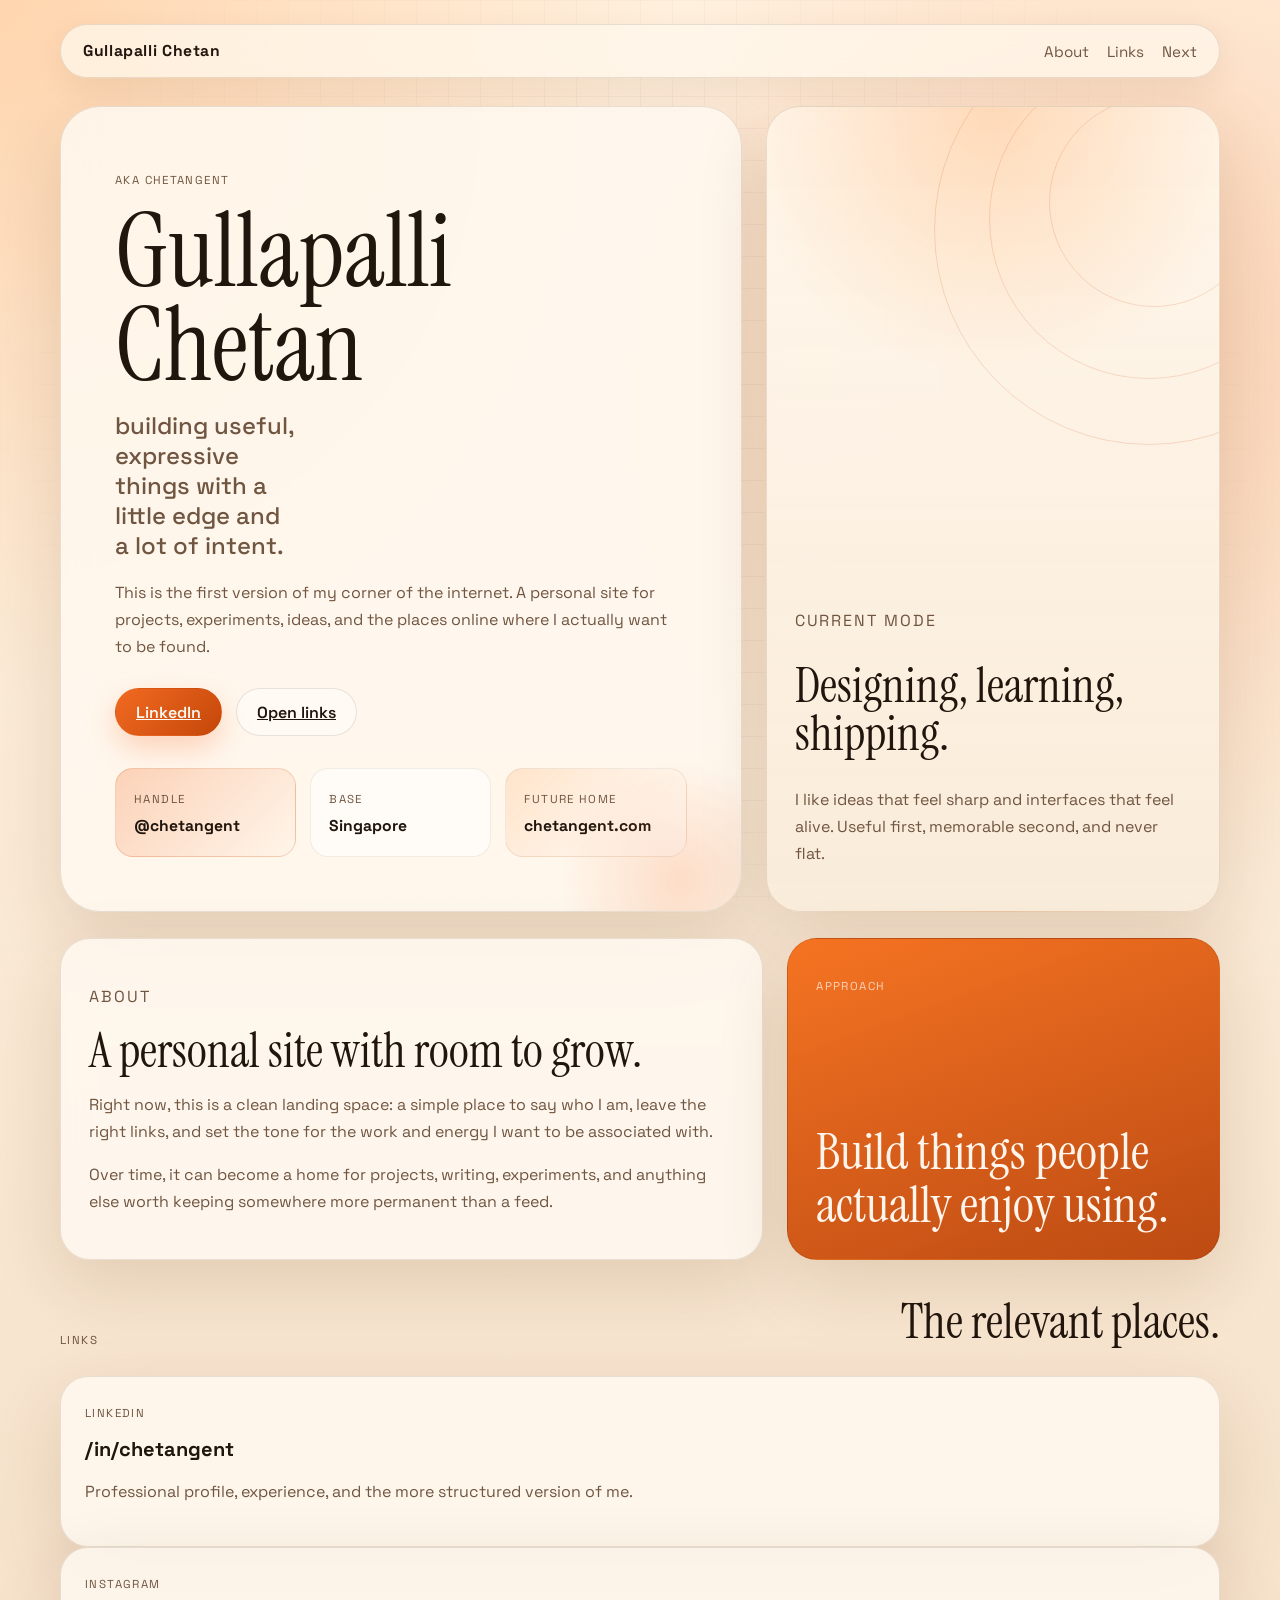
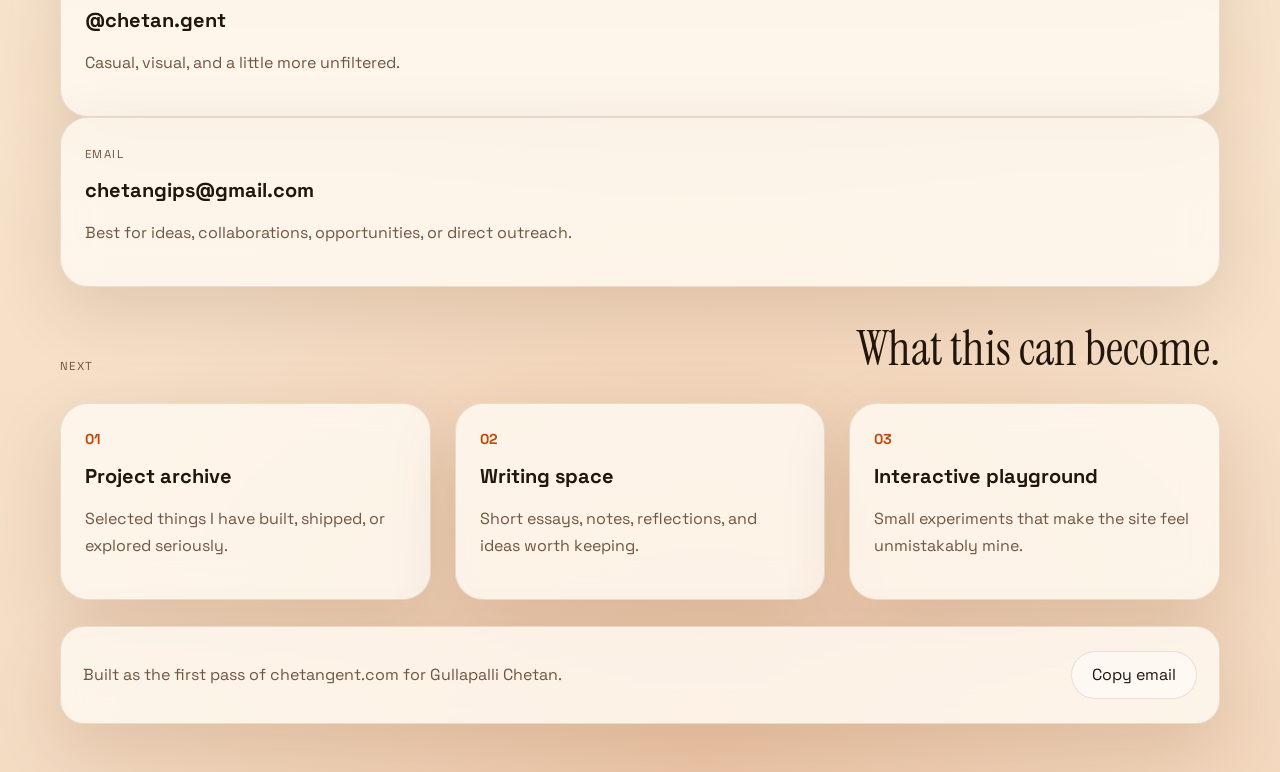
==== index.html @ 6900fa61 "Initial personal site" ====
<!DOCTYPE html>
<html lang="en">
  <head>
    <meta charset="UTF-8" />
    <meta name="viewport" content="width=device-width, initial-scale=1.0" />
    <title>Gullapalli Chetan</title>
    <meta
      name="description"
      content="Personal website of Gullapalli Chetan, also known as chetangent. A digital home for ideas, work, experiments, and useful links."
    />
    <link rel="preconnect" href="https://fonts.googleapis.com" />
    <link rel="preconnect" href="https://fonts.gstatic.com" crossorigin />
    <link
      href="https://fonts.googleapis.com/css2?family=Instrument+Serif:ital@0;1&family=Space+Grotesk:wght@400;500;700&display=swap"
      rel="stylesheet"
    />
    <link rel="stylesheet" href="./src/styles.css" />
  </head>
  <body>
    <div class="site-shell">
      <header class="topbar">
        <a class="wordmark" href="#home">Gullapalli Chetan</a>
        <nav class="topnav" aria-label="Primary">
          <a href="#about">About</a>
          <a href="#links">Links</a>
          <a href="#next">Next</a>
        </nav>
      </header>

      <main id="home">
        <section class="hero">
          <div class="hero-copy">
            <p class="eyebrow">aka chetangent</p>
            <h1>
              Gullapalli Chetan
              <span>building useful, expressive things with a little edge and a lot of intent.</span>
            </h1>
            <p class="hero-text">
              This is the first version of my corner of the internet. A personal
              site for projects, experiments, ideas, and the places online where I
              actually want to be found.
            </p>
            <div class="hero-actions">
              <a class="button button-primary" href="https://www.linkedin.com/in/chetangent/" target="_blank" rel="noreferrer">LinkedIn</a>
              <a class="button button-secondary" href="#links">Open links</a>
            </div>
            <div class="signal-row">
              <div class="signal-card accent-strong">
                <span class="signal-label">Handle</span>
                <strong>@chetangent</strong>
              </div>
              <div class="signal-card">
                <span class="signal-label">Base</span>
                <strong>Singapore</strong>
              </div>
              <div class="signal-card accent">
                <span class="signal-label">Future home</span>
                <strong>chetangent.com</strong>
              </div>
            </div>
          </div>

          <aside class="hero-panel">
            <div class="panel-orbit">
              <span></span>
              <span></span>
              <span></span>
            </div>
            <div class="panel-content">
              <p class="panel-kicker">Current mode</p>
              <h2>Designing, learning, shipping.</h2>
              <p>
                I like ideas that feel sharp and interfaces that feel alive.
                Useful first, memorable second, and never flat.
              </p>
            </div>
          </aside>
        </section>

        <section class="story-grid" id="about">
          <article class="card narrative-card">
            <p class="section-tag">About</p>
            <h2>A personal site with room to grow.</h2>
            <p>
              Right now, this is a clean landing space: a simple place to say who
              I am, leave the right links, and set the tone for the work and energy
              I want to be associated with.
            </p>
            <p>
              Over time, it can become a home for projects, writing, experiments,
              and anything else worth keeping somewhere more permanent than a feed.
            </p>
          </article>

          <article class="card quote-card">
            <p class="section-tag">Approach</p>
            <blockquote>
              Build things people actually enjoy using.
            </blockquote>
          </article>
        </section>

        <section class="links-section" id="links">
          <div class="section-heading">
            <p class="section-tag">Links</p>
            <h2>The relevant places.</h2>
          </div>
          <div class="link-grid">
            <a class="link-card" href="https://www.linkedin.com/in/chetangent/" target="_blank" rel="noreferrer">
              <span class="link-type">LinkedIn</span>
              <strong>/in/chetangent</strong>
              <p>Professional profile, experience, and the more structured version of me.</p>
            </a>

            <a class="link-card" href="https://instagram.com/chetan.gent" target="_blank" rel="noreferrer">
              <span class="link-type">Instagram</span>
              <strong>@chetan.gent</strong>
              <p>Casual, visual, and a little more unfiltered.</p>
            </a>

            <a class="link-card" href="mailto:chetangips@gmail.com">
              <span class="link-type">Email</span>
              <strong>chetangips@gmail.com</strong>
              <p>Best for ideas, collaborations, opportunities, or direct outreach.</p>
            </a>
          </div>
        </section>

        <section class="next-section" id="next">
          <div class="section-heading">
            <p class="section-tag">Next</p>
            <h2>What this can become.</h2>
          </div>
          <div class="next-grid">
            <article class="next-card">
              <span>01</span>
              <h3>Project archive</h3>
              <p>Selected things I have built, shipped, or explored seriously.</p>
            </article>
            <article class="next-card">
              <span>02</span>
              <h3>Writing space</h3>
              <p>Short essays, notes, reflections, and ideas worth keeping.</p>
            </article>
            <article class="next-card">
              <span>03</span>
              <h3>Interactive playground</h3>
              <p>Small experiments that make the site feel unmistakably mine.</p>
            </article>
          </div>
        </section>
      </main>

      <footer class="footer">
        <p>Built as the first pass of chetangent.com for Gullapalli Chetan.</p>
        <button class="footer-link" id="copy-email" type="button">Copy email</button>
      </footer>
    </div>

    <script src="./src/script.js"></script>
  </body>
</html>
---- src/styles.css ----
:root {
  --bg: #f8e6d0;
  --bg-soft: rgba(255, 247, 236, 0.72);
  --surface: rgba(255, 249, 241, 0.84);
  --surface-strong: rgba(255, 248, 238, 0.96);
  --text: #21160d;
  --muted: #705541;
  --line: rgba(82, 43, 10, 0.12);
  --accent: #f26a21;
  --accent-bright: #ff8d2f;
  --accent-deep: #c44709;
  --accent-glow: rgba(242, 106, 33, 0.18);
  --olive: #5f5b2e;
  --shadow: 0 24px 70px rgba(92, 45, 6, 0.14);
  --radius-xl: 32px;
  --radius-lg: 24px;
  --radius-md: 18px;
}

* {
  box-sizing: border-box;
}

html {
  scroll-behavior: smooth;
}

body {
  margin: 0;
  min-height: 100vh;
  font-family: "Space Grotesk", sans-serif;
  color: var(--text);
  background:
    radial-gradient(circle at top left, rgba(255, 141, 47, 0.28), transparent 26%),
    radial-gradient(circle at 88% 14%, rgba(242, 106, 33, 0.22), transparent 24%),
    radial-gradient(circle at 55% 100%, rgba(196, 71, 9, 0.14), transparent 28%),
    linear-gradient(180deg, #fff1df 0%, var(--bg) 52%, #f4dcc3 100%);
}

body::before {
  content: "";
  position: fixed;
  inset: 0;
  pointer-events: none;
  background-image:
    linear-gradient(rgba(48, 24, 7, 0.03) 1px, transparent 1px),
    linear-gradient(90deg, rgba(48, 24, 7, 0.03) 1px, transparent 1px);
  background-size: 32px 32px;
  mask-image: radial-gradient(circle at center, black 45%, transparent 85%);
}

img {
  max-width: 100%;
}

.site-shell {
  width: min(1160px, calc(100% - 32px));
  margin: 0 auto;
  padding: 24px 0 48px;
}

.topbar {
  display: flex;
  align-items: center;
  justify-content: space-between;
  gap: 20px;
  margin-bottom: 28px;
  padding: 16px 22px;
  border: 1px solid var(--line);
  border-radius: 999px;
  background: rgba(255, 248, 238, 0.72);
  backdrop-filter: blur(18px);
  box-shadow: 0 10px 30px rgba(89, 45, 8, 0.08);
  position: sticky;
  top: 18px;
  z-index: 10;
}

.wordmark,
.topnav a,
.footer-link {
  color: inherit;
  text-decoration: none;
}

.wordmark {
  font-size: 0.98rem;
  font-weight: 700;
  letter-spacing: 0.04em;
}

.topnav {
  display: flex;
  gap: 18px;
  flex-wrap: wrap;
}

.topnav a {
  color: var(--muted);
  font-size: 0.95rem;
}

.hero {
  display: grid;
  grid-template-columns: minmax(0, 1.35fr) minmax(280px, 0.9fr);
  gap: 24px;
  align-items: stretch;
  margin-bottom: 26px;
}

.hero-copy,
.hero-panel,
.card,
.link-card,
.next-card,
.footer {
  border: 1px solid var(--line);
  background: var(--surface);
  backdrop-filter: blur(16px);
  box-shadow: var(--shadow);
}

.hero-copy {
  padding: clamp(28px, 5vw, 54px);
  border-radius: 40px;
  position: relative;
  overflow: hidden;
}

.hero-copy::after {
  content: "";
  position: absolute;
  width: 240px;
  height: 240px;
  right: -60px;
  bottom: -90px;
  border-radius: 999px;
  background: radial-gradient(circle, var(--accent-glow) 0%, rgba(242, 106, 33, 0) 72%);
}

.eyebrow,
.section-tag,
.signal-label,
.panel-kicker,
.link-type {
  text-transform: uppercase;
  letter-spacing: 0.12em;
  font-size: 0.72rem;
  color: var(--muted);
}

.hero h1 {
  margin: 18px 0 18px;
  font-family: "Instrument Serif", serif;
  font-size: clamp(3.4rem, 9vw, 6.4rem);
  line-height: 0.92;
  font-weight: 400;
}

.hero h1 span {
  display: block;
  margin-top: 18px;
  max-width: 12ch;
  font-family: "Space Grotesk", sans-serif;
  font-size: clamp(1.05rem, 2.2vw, 1.5rem);
  line-height: 1.25;
  font-weight: 500;
  color: var(--muted);
}

.hero-text,
.narrative-card p,
.hero-panel p,
.link-card p,
.next-card p,
.footer p {
  color: var(--muted);
  font-size: 1rem;
  line-height: 1.7;
}

.hero-actions {
  display: flex;
  flex-wrap: wrap;
  gap: 14px;
  margin: 28px 0 32px;
}

.button,
.footer-link {
  display: inline-flex;
  align-items: center;
  justify-content: center;
  min-height: 48px;
  padding: 0 20px;
  border-radius: 999px;
  border: 1px solid transparent;
  font-weight: 600;
  transition: transform 180ms ease, background 180ms ease, color 180ms ease, border-color 180ms ease, box-shadow 180ms ease;
}

.button:hover,
.footer-link:hover,
.topnav a:hover,
.wordmark:hover {
  transform: translateY(-1px);
}

.button-primary {
  background: linear-gradient(135deg, var(--accent), var(--accent-deep));
  color: #fff7f0;
  box-shadow: 0 12px 30px rgba(242, 106, 33, 0.26);
}

.button-secondary {
  border-color: rgba(82, 43, 10, 0.12);
  background: rgba(255, 255, 255, 0.42);
  color: var(--text);
}

.signal-row {
  display: grid;
  grid-template-columns: repeat(3, minmax(0, 1fr));
  gap: 14px;
}

.signal-card {
  padding: 18px;
  border-radius: var(--radius-md);
  background: rgba(255, 255, 255, 0.56);
  border: 1px solid rgba(82, 43, 10, 0.08);
}

.signal-card strong {
  display: block;
  margin-top: 8px;
  font-size: 0.98rem;
  line-height: 1.4;
}

.signal-card.accent {
  background: linear-gradient(135deg, rgba(255, 141, 47, 0.18), rgba(255, 255, 255, 0.7));
}

.signal-card.accent-strong {
  background: linear-gradient(135deg, rgba(242, 106, 33, 0.26), rgba(255, 244, 233, 0.9));
  border-color: rgba(196, 71, 9, 0.18);
}

.hero-panel {
  position: relative;
  overflow: hidden;
  border-radius: 34px;
  padding: 28px;
  min-height: 100%;
  background:
    radial-gradient(circle at top, rgba(255, 141, 47, 0.28), transparent 32%),
    linear-gradient(180deg, rgba(255, 248, 238, 0.96), rgba(249, 236, 218, 0.9));
}

.panel-orbit {
  position: absolute;
  inset: 0;
  pointer-events: none;
}

.panel-orbit span {
  position: absolute;
  border: 1px solid rgba(196, 71, 9, 0.16);
  border-radius: 999px;
}

.panel-orbit span:nth-child(1) {
  width: 210px;
  height: 210px;
  right: -40px;
  top: -10px;
}

.panel-orbit span:nth-child(2) {
  width: 320px;
  height: 320px;
  right: -90px;
  top: -48px;
}

.panel-orbit span:nth-child(3) {
  width: 430px;
  height: 430px;
  right: -145px;
  top: -92px;
}

.panel-content {
  position: relative;
  display: flex;
  flex-direction: column;
  justify-content: flex-end;
  min-height: 100%;
}

.panel-content h2,
.section-heading h2,
.narrative-card h2 {
  margin: 12px 0;
  font-family: "Instrument Serif", serif;
  font-size: clamp(2rem, 4vw, 3rem);
  line-height: 1;
  font-weight: 400;
}

.story-grid,
.next-grid {
  display: grid;
  gap: 24px;
  margin-bottom: 26px;
}

.story-grid {
  grid-template-columns: minmax(0, 1.3fr) minmax(280px, 0.8fr);
}

.card {
  border-radius: 30px;
  padding: 28px;
}

.quote-card {
  display: flex;
  flex-direction: column;
  justify-content: space-between;
  background: linear-gradient(160deg, rgba(244, 108, 23, 0.94), rgba(185, 66, 8, 0.95));
  color: #fff5ec;
}

.quote-card .section-tag {
  color: rgba(255, 242, 230, 0.76);
}

.quote-card blockquote {
  margin: 24px 0 0;
  font-family: "Instrument Serif", serif;
  font-size: clamp(2rem, 4vw, 3.2rem);
  line-height: 1.04;
}

.links-section,
.next-section {
  margin-bottom: 26px;
}

.section-heading {
  display: flex;
  align-items: end;
  justify-content: space-between;
  gap: 20px;
  margin-bottom: 18px;
}

.link-grid,
.next-grid {
  grid-template-columns: repeat(3, minmax(0, 1fr));
}

.link-card,
.next-card {
  display: block;
  padding: 24px;
  border-radius: 28px;
  color: inherit;
  text-decoration: none;
  transition: transform 180ms ease, border-color 180ms ease, background 180ms ease, box-shadow 180ms ease;
}

.link-card:hover,
.next-card:hover {
  transform: translateY(-4px);
  border-color: rgba(196, 71, 9, 0.26);
  background: var(--surface-strong);
  box-shadow: 0 20px 40px rgba(196, 71, 9, 0.12);
}

.link-card strong,
.next-card h3 {
  display: block;
  margin: 14px 0 12px;
  font-size: 1.25rem;
}

.next-card span {
  color: var(--accent-deep);
  font-size: 0.9rem;
  font-weight: 700;
}

.footer {
  display: flex;
  align-items: center;
  justify-content: space-between;
  gap: 16px;
  padding: 18px 22px;
  border-radius: 24px;
}

.footer-link {
  border: 1px solid var(--line);
  background: rgba(255, 255, 255, 0.46);
  cursor: pointer;
  font: inherit;
}

.footer-link.copied {
  background: rgba(242, 106, 33, 0.12);
  border-color: rgba(196, 71, 9, 0.24);
}

@media (max-width: 980px) {
  .hero,
  .story-grid,
  .link-grid,
  .next-grid,
  .signal-row {
    grid-template-columns: 1fr;
  }

  .hero h1 span {
    max-width: none;
  }

  .section-heading,
  .footer,
  .topbar {
    align-items: start;
    flex-direction: column;
  }
}

@media (max-width: 640px) {
  .site-shell {
    width: min(100% - 18px, 100%);
    padding-top: 14px;
  }

  .topbar {
    border-radius: 26px;
    padding: 16px;
    position: static;
  }

  .hero-copy,
  .hero-panel,
  .card,
  .link-card,
  .next-card {
    border-radius: 24px;
    padding: 22px;
  }

  .hero h1 {
    font-size: clamp(2.8rem, 15vw, 4.4rem);
  }
}
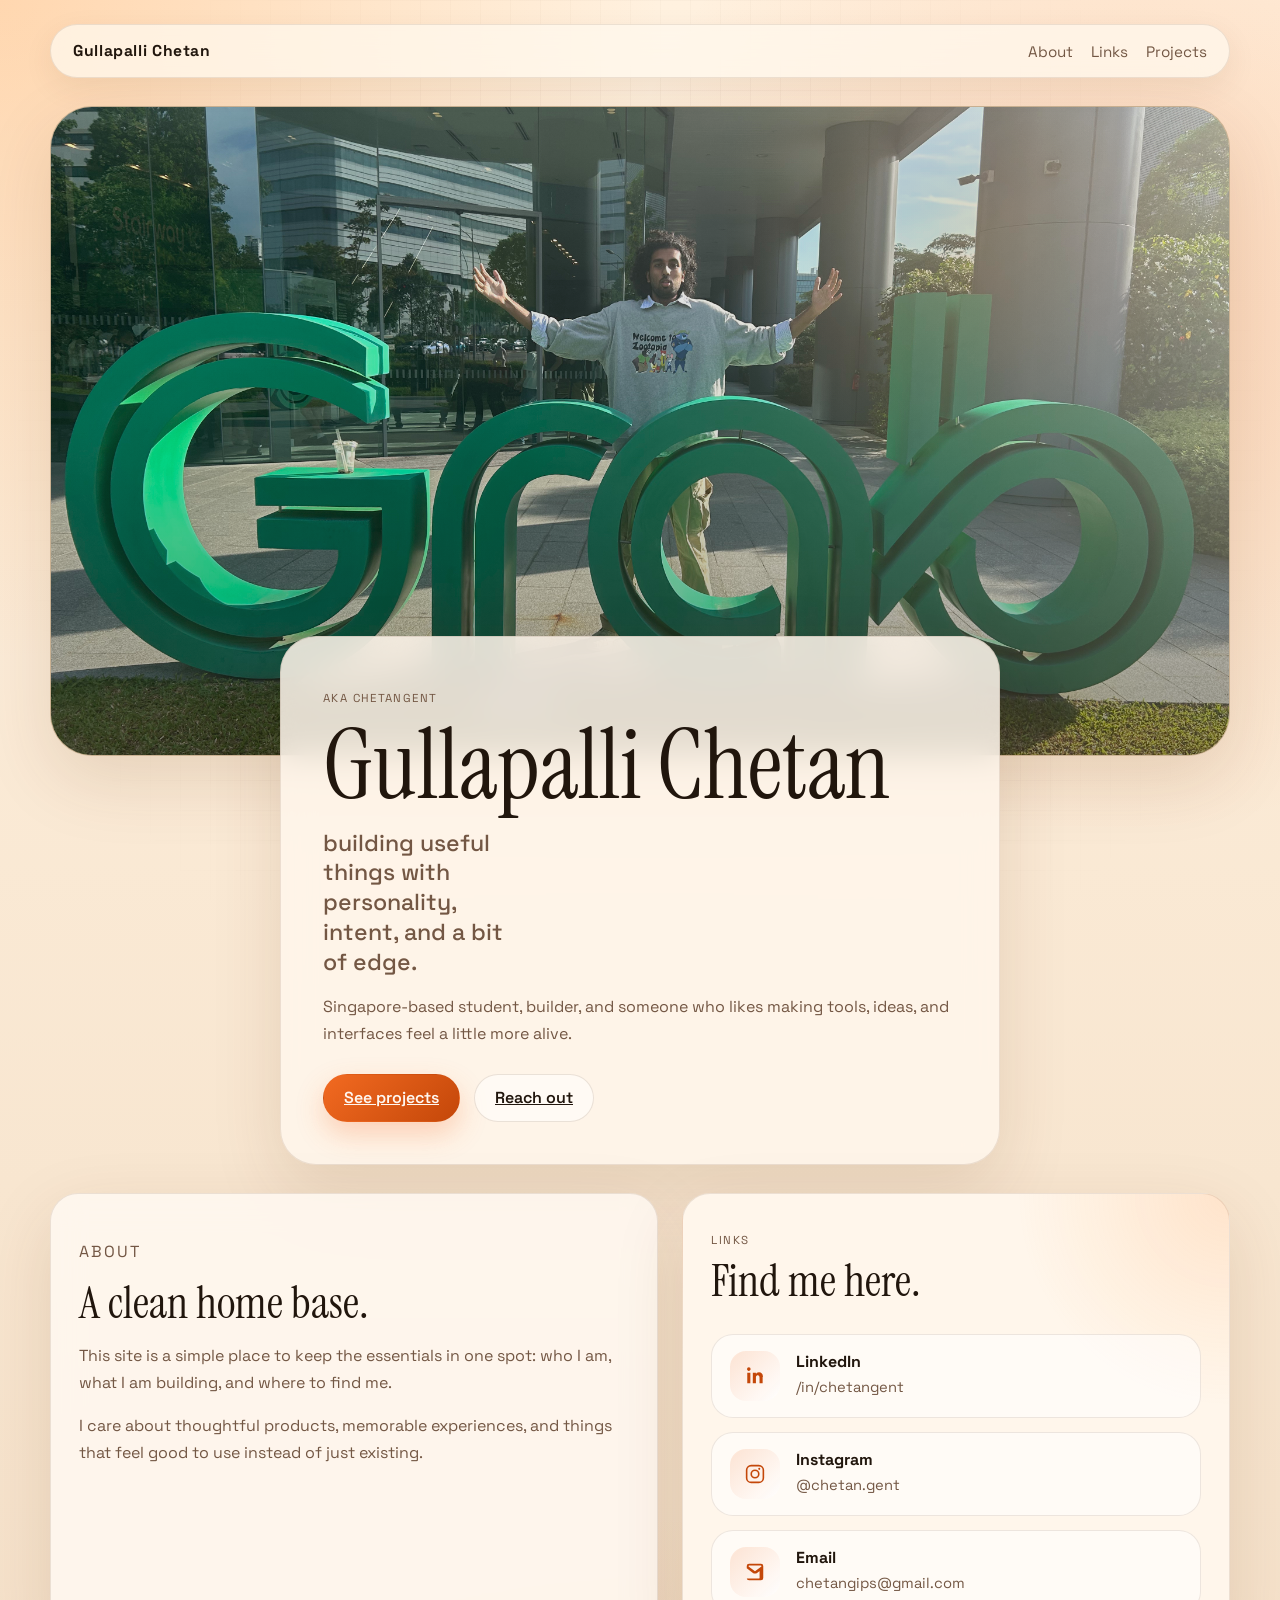
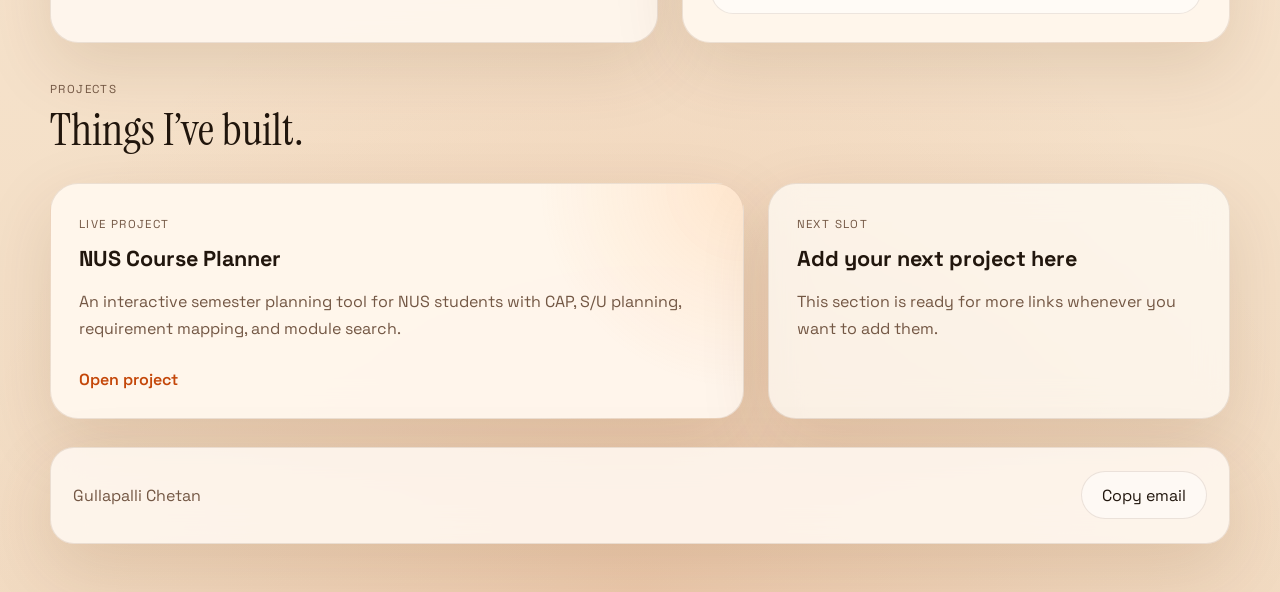
==== commit 9241291b: "Refine personal site hero, links, and projects" ====
--- a/index.html
+++ b/index.html
@@ -6,7 +6,7 @@
     <title>Gullapalli Chetan</title>
     <meta
       name="description"
-      content="Personal website of Gullapalli Chetan, also known as chetangent. A digital home for ideas, work, experiments, and useful links."
+      content="Personal website of Gullapalli Chetan, also known as chetangent. Projects, links, and a clean digital home."
     />
     <link rel="preconnect" href="https://fonts.googleapis.com" />
     <link rel="preconnect" href="https://fonts.gstatic.com" crossorigin />
@@ -23,136 +23,120 @@
         <nav class="topnav" aria-label="Primary">
           <a href="#about">About</a>
           <a href="#links">Links</a>
-          <a href="#next">Next</a>
+          <a href="#projects">Projects</a>
         </nav>
       </header>
 
       <main id="home">
-        <section class="hero">
-          <div class="hero-copy">
+        <section class="hero-stage">
+          <div class="hero-photo-card">
+            <img src="./assets/hero-grab.jpg" alt="Gullapalli Chetan standing behind a Grab sign with arms open." />
+            <div class="hero-photo-overlay"></div>
+          </div>
+
+          <div class="hero-intro-card">
             <p class="eyebrow">aka chetangent</p>
             <h1>
               Gullapalli Chetan
-              <span>building useful, expressive things with a little edge and a lot of intent.</span>
+              <span>building useful things with personality, intent, and a bit of edge.</span>
             </h1>
             <p class="hero-text">
-              This is the first version of my corner of the internet. A personal
-              site for projects, experiments, ideas, and the places online where I
-              actually want to be found.
+              Singapore-based student, builder, and someone who likes making tools,
+              ideas, and interfaces feel a little more alive.
             </p>
             <div class="hero-actions">
-              <a class="button button-primary" href="https://www.linkedin.com/in/chetangent/" target="_blank" rel="noreferrer">LinkedIn</a>
-              <a class="button button-secondary" href="#links">Open links</a>
-            </div>
-            <div class="signal-row">
-              <div class="signal-card accent-strong">
-                <span class="signal-label">Handle</span>
-                <strong>@chetangent</strong>
-              </div>
-              <div class="signal-card">
-                <span class="signal-label">Base</span>
-                <strong>Singapore</strong>
-              </div>
-              <div class="signal-card accent">
-                <span class="signal-label">Future home</span>
-                <strong>chetangent.com</strong>
-              </div>
+              <a class="button button-primary" href="#projects">See projects</a>
+              <a class="button button-secondary" href="#links">Reach out</a>
             </div>
           </div>
-
-          <aside class="hero-panel">
-            <div class="panel-orbit">
-              <span></span>
-              <span></span>
-              <span></span>
-            </div>
-            <div class="panel-content">
-              <p class="panel-kicker">Current mode</p>
-              <h2>Designing, learning, shipping.</h2>
-              <p>
-                I like ideas that feel sharp and interfaces that feel alive.
-                Useful first, memorable second, and never flat.
-              </p>
-            </div>
-          </aside>
         </section>
 
-        <section class="story-grid" id="about">
-          <article class="card narrative-card">
+        <section class="content-grid">
+          <article class="card narrative-card" id="about">
             <p class="section-tag">About</p>
-            <h2>A personal site with room to grow.</h2>
+            <h2>A clean home base.</h2>
             <p>
-              Right now, this is a clean landing space: a simple place to say who
-              I am, leave the right links, and set the tone for the work and energy
-              I want to be associated with.
+              This site is a simple place to keep the essentials in one spot: who I
+              am, what I am building, and where to find me.
             </p>
             <p>
-              Over time, it can become a home for projects, writing, experiments,
-              and anything else worth keeping somewhere more permanent than a feed.
+              I care about thoughtful products, memorable experiences, and things
+              that feel good to use instead of just existing.
             </p>
           </article>
 
-          <article class="card quote-card">
-            <p class="section-tag">Approach</p>
-            <blockquote>
-              Build things people actually enjoy using.
-            </blockquote>
-          </article>
+          <section class="card links-panel" id="links">
+            <div class="section-heading compact-heading">
+              <div>
+                <p class="section-tag">Links</p>
+                <h2>Find me here.</h2>
+              </div>
+            </div>
+            <div class="links-stack">
+              <a class="social-link" href="https://www.linkedin.com/in/chetangent/" target="_blank" rel="noreferrer">
+                <span class="social-icon" aria-hidden="true">
+                  <svg viewBox="0 0 24 24" role="img"><path d="M6.94 8.5H3.56V20h3.38V8.5Zm-1.69-6A1.96 1.96 0 0 0 3.3 4.46c0 1.08.86 1.96 1.92 1.96h.03c1.09 0 1.97-.88 1.97-1.96A1.95 1.95 0 0 0 5.28 2.5h-.03ZM20.7 13.05c0-3.46-1.85-5.07-4.31-5.07-1.99 0-2.88 1.09-3.38 1.86V8.5H9.63c.04.89 0 11.5 0 11.5h3.38v-6.42c0-.34.02-.68.13-.92.27-.68.88-1.38 1.91-1.38 1.35 0 1.89 1.03 1.89 2.54V20h3.38v-6.95Z"/></svg>
+                </span>
+                <span class="social-copy">
+                  <strong>LinkedIn</strong>
+                  <small>/in/chetangent</small>
+                </span>
+              </a>
+
+              <a class="social-link" href="https://instagram.com/chetan.gent" target="_blank" rel="noreferrer">
+                <span class="social-icon" aria-hidden="true">
+                  <svg viewBox="0 0 24 24" role="img"><path d="M7.75 2h8.5A5.75 5.75 0 0 1 22 7.75v8.5A5.75 5.75 0 0 1 16.25 22h-8.5A5.75 5.75 0 0 1 2 16.25v-8.5A5.75 5.75 0 0 1 7.75 2Zm0 1.75A4 4 0 0 0 3.75 7.75v8.5a4 4 0 0 0 4 4h8.5a4 4 0 0 0 4-4v-8.5a4 4 0 0 0-4-4h-8.5Zm8.88 1.5a1.12 1.12 0 1 1 0 2.25 1.12 1.12 0 0 1 0-2.25ZM12 7a5 5 0 1 1 0 10 5 5 0 0 1 0-10Zm0 1.75A3.25 3.25 0 1 0 12 15.25 3.25 3.25 0 0 0 12 8.75Z"/></svg>
+                </span>
+                <span class="social-copy">
+                  <strong>Instagram</strong>
+                  <small>@chetan.gent</small>
+                </span>
+              </a>
+
+              <a class="social-link" href="mailto:chetangips@gmail.com">
+                <span class="social-icon" aria-hidden="true">
+                  <svg viewBox="0 0 24 24" role="img"><path d="M3 5.5A2.5 2.5 0 0 1 5.5 3h13A2.5 2.5 0 0 1 21 5.5v13a2.5 2.5 0 0 1-2.5 2.5h-13A2.5 2.5 0 0 1 3 18.5v-13Zm2 0V6l7 5.25L19 6v-.5a.5.5 0 0 0-.5-.5h-13a.5.5 0 0 0-.5.5Zm16 2.5-6.4 4.8a4.5 4.5 0 0 1-5.2 0L3 8v10.5a.5.5 0 0 0 .5.5h13a.5.5 0 0 0 .5-.5V8Z"/></svg>
+                </span>
+                <span class="social-copy">
+                  <strong>Email</strong>
+                  <small>chetangips@gmail.com</small>
+                </span>
+              </a>
+            </div>
+          </section>
         </section>
 
-        <section class="links-section" id="links">
+        <section class="projects-section" id="projects">
           <div class="section-heading">
-            <p class="section-tag">Links</p>
-            <h2>The relevant places.</h2>
+            <div>
+              <p class="section-tag">Projects</p>
+              <h2>Things I’ve built.</h2>
+            </div>
           </div>
-          <div class="link-grid">
-            <a class="link-card" href="https://www.linkedin.com/in/chetangent/" target="_blank" rel="noreferrer">
-              <span class="link-type">LinkedIn</span>
-              <strong>/in/chetangent</strong>
-              <p>Professional profile, experience, and the more structured version of me.</p>
+          <div class="project-grid">
+            <a class="project-card featured-project" href="https://chetangent.github.io/NUSCoursePlanner/" target="_blank" rel="noreferrer">
+              <span class="project-kicker">Live project</span>
+              <h3>NUS Course Planner</h3>
+              <p>
+                An interactive semester planning tool for NUS students with CAP,
+                S/U planning, requirement mapping, and module search.
+              </p>
+              <span class="project-link-text">Open project</span>
             </a>
 
-            <a class="link-card" href="https://instagram.com/chetan.gent" target="_blank" rel="noreferrer">
-              <span class="link-type">Instagram</span>
-              <strong>@chetan.gent</strong>
-              <p>Casual, visual, and a little more unfiltered.</p>
-            </a>
-
-            <a class="link-card" href="mailto:chetangips@gmail.com">
-              <span class="link-type">Email</span>
-              <strong>chetangips@gmail.com</strong>
-              <p>Best for ideas, collaborations, opportunities, or direct outreach.</p>
-            </a>
-          </div>
-        </section>
-
-        <section class="next-section" id="next">
-          <div class="section-heading">
-            <p class="section-tag">Next</p>
-            <h2>What this can become.</h2>
-          </div>
-          <div class="next-grid">
-            <article class="next-card">
-              <span>01</span>
-              <h3>Project archive</h3>
-              <p>Selected things I have built, shipped, or explored seriously.</p>
-            </article>
-            <article class="next-card">
-              <span>02</span>
-              <h3>Writing space</h3>
-              <p>Short essays, notes, reflections, and ideas worth keeping.</p>
-            </article>
-            <article class="next-card">
-              <span>03</span>
-              <h3>Interactive playground</h3>
-              <p>Small experiments that make the site feel unmistakably mine.</p>
+            <article class="project-card project-placeholder">
+              <span class="project-kicker">Next slot</span>
+              <h3>Add your next project here</h3>
+              <p>
+                This section is ready for more links whenever you want to add them.
+              </p>
             </article>
           </div>
         </section>
       </main>
 
       <footer class="footer">
-        <p>Built as the first pass of chetangent.com for Gullapalli Chetan.</p>
+        <p>Gullapalli Chetan</p>
         <button class="footer-link" id="copy-email" type="button">Copy email</button>
       </footer>
     </div>
--- a/src/styles.css
+++ b/src/styles.css
@@ -1,19 +1,17 @@
 :root {
   --bg: #f8e6d0;
-  --bg-soft: rgba(255, 247, 236, 0.72);
-  --surface: rgba(255, 249, 241, 0.84);
-  --surface-strong: rgba(255, 248, 238, 0.96);
+  --surface: rgba(255, 249, 241, 0.86);
+  --surface-strong: rgba(255, 246, 236, 0.98);
   --text: #21160d;
-  --muted: #705541;
-  --line: rgba(82, 43, 10, 0.12);
+  --muted: #735744;
+  --line: rgba(82, 43, 10, 0.11);
   --accent: #f26a21;
-  --accent-bright: #ff8d2f;
+  --accent-bright: #ff9436;
   --accent-deep: #c44709;
-  --accent-glow: rgba(242, 106, 33, 0.18);
-  --olive: #5f5b2e;
-  --shadow: 0 24px 70px rgba(92, 45, 6, 0.14);
-  --radius-xl: 32px;
-  --radius-lg: 24px;
+  --accent-glow: rgba(242, 106, 33, 0.2);
+  --shadow: 0 24px 70px rgba(92, 45, 6, 0.13);
+  --radius-xl: 36px;
+  --radius-lg: 28px;
   --radius-md: 18px;
 }
 
@@ -31,10 +29,10 @@
   font-family: "Space Grotesk", sans-serif;
   color: var(--text);
   background:
-    radial-gradient(circle at top left, rgba(255, 141, 47, 0.28), transparent 26%),
-    radial-gradient(circle at 88% 14%, rgba(242, 106, 33, 0.22), transparent 24%),
-    radial-gradient(circle at 55% 100%, rgba(196, 71, 9, 0.14), transparent 28%),
-    linear-gradient(180deg, #fff1df 0%, var(--bg) 52%, #f4dcc3 100%);
+    radial-gradient(circle at top left, rgba(255, 148, 54, 0.28), transparent 26%),
+    radial-gradient(circle at 88% 14%, rgba(242, 106, 33, 0.2), transparent 24%),
+    radial-gradient(circle at 50% 100%, rgba(196, 71, 9, 0.12), transparent 30%),
+    linear-gradient(180deg, #fff1df 0%, var(--bg) 54%, #f2dcc3 100%);
 }
 
 body::before {
@@ -45,16 +43,17 @@
   background-image:
     linear-gradient(rgba(48, 24, 7, 0.03) 1px, transparent 1px),
     linear-gradient(90deg, rgba(48, 24, 7, 0.03) 1px, transparent 1px);
-  background-size: 32px 32px;
-  mask-image: radial-gradient(circle at center, black 45%, transparent 85%);
+  background-size: 30px 30px;
+  mask-image: radial-gradient(circle at center, black 42%, transparent 82%);
 }
 
 img {
+  display: block;
   max-width: 100%;
 }
 
 .site-shell {
-  width: min(1160px, calc(100% - 32px));
+  width: min(1180px, calc(100% - 32px));
   margin: 0 auto;
   padding: 24px 0 48px;
 }
@@ -68,7 +67,7 @@
   padding: 16px 22px;
   border: 1px solid var(--line);
   border-radius: 999px;
-  background: rgba(255, 248, 238, 0.72);
+  background: rgba(255, 248, 238, 0.74);
   backdrop-filter: blur(18px);
   box-shadow: 0 10px 30px rgba(89, 45, 8, 0.08);
   position: sticky;
@@ -100,19 +99,24 @@
   font-size: 0.95rem;
 }
 
-.hero {
-  display: grid;
-  grid-template-columns: minmax(0, 1.35fr) minmax(280px, 0.9fr);
-  gap: 24px;
-  align-items: stretch;
-  margin-bottom: 26px;
-}
-
-.hero-copy,
-.hero-panel,
+.topnav a:hover,
+.wordmark:hover,
+.footer-link:hover,
+.button:hover,
+.social-link:hover,
+.project-card:hover {
+  transform: translateY(-2px);
+}
+
+.hero-stage {
+  position: relative;
+  margin-bottom: 28px;
+}
+
+.hero-photo-card,
+.hero-intro-card,
 .card,
-.link-card,
-.next-card,
+.project-card,
 .footer {
   border: 1px solid var(--line);
   background: var(--surface);
@@ -120,59 +124,71 @@
   box-shadow: var(--shadow);
 }
 
-.hero-copy {
-  padding: clamp(28px, 5vw, 54px);
-  border-radius: 40px;
+.hero-photo-card {
   position: relative;
   overflow: hidden;
-}
-
-.hero-copy::after {
-  content: "";
+  min-height: 72vh;
+  border-radius: 42px;
+  background: #d9c2a3;
+}
+
+.hero-photo-card img {
+  width: 100%;
+  height: 72vh;
+  object-fit: cover;
+  object-position: center 38%;
+  filter: saturate(1.03) contrast(1.02);
+}
+
+.hero-photo-overlay {
   position: absolute;
-  width: 240px;
-  height: 240px;
-  right: -60px;
-  bottom: -90px;
-  border-radius: 999px;
-  background: radial-gradient(circle, var(--accent-glow) 0%, rgba(242, 106, 33, 0) 72%);
+  inset: 0;
+  background:
+    linear-gradient(180deg, rgba(17, 11, 6, 0.08) 0%, rgba(17, 11, 6, 0.14) 48%, rgba(17, 11, 6, 0.42) 100%),
+    radial-gradient(circle at 78% 18%, rgba(255, 148, 54, 0.18), transparent 24%);
+}
+
+.hero-intro-card {
+  position: relative;
+  width: min(720px, calc(100% - 44px));
+  margin: -120px auto 0;
+  padding: clamp(26px, 4vw, 42px);
+  border-radius: var(--radius-xl);
+  background: rgba(255, 246, 236, 0.86);
 }
 
 .eyebrow,
 .section-tag,
-.signal-label,
-.panel-kicker,
-.link-type {
+.project-kicker {
   text-transform: uppercase;
   letter-spacing: 0.12em;
   font-size: 0.72rem;
   color: var(--muted);
 }
 
-.hero h1 {
-  margin: 18px 0 18px;
+.hero-intro-card h1 {
+  margin: 16px 0 16px;
   font-family: "Instrument Serif", serif;
-  font-size: clamp(3.4rem, 9vw, 6.4rem);
-  line-height: 0.92;
+  font-size: clamp(3.3rem, 8vw, 6rem);
+  line-height: 0.94;
   font-weight: 400;
 }
 
-.hero h1 span {
+.hero-intro-card h1 span {
   display: block;
   margin-top: 18px;
-  max-width: 12ch;
+  max-width: 13ch;
   font-family: "Space Grotesk", sans-serif;
-  font-size: clamp(1.05rem, 2.2vw, 1.5rem);
-  line-height: 1.25;
+  font-size: clamp(1.02rem, 2.1vw, 1.45rem);
+  line-height: 1.28;
   font-weight: 500;
   color: var(--muted);
 }
 
 .hero-text,
 .narrative-card p,
-.hero-panel p,
-.link-card p,
-.next-card p,
+.social-copy small,
+.project-card p,
 .footer p {
   color: var(--muted);
   font-size: 1rem;
@@ -183,7 +199,7 @@
   display: flex;
   flex-wrap: wrap;
   gap: 14px;
-  margin: 28px 0 32px;
+  margin-top: 26px;
 }
 
 .button,
@@ -199,154 +215,107 @@
   transition: transform 180ms ease, background 180ms ease, color 180ms ease, border-color 180ms ease, box-shadow 180ms ease;
 }
 
-.button:hover,
-.footer-link:hover,
-.topnav a:hover,
-.wordmark:hover {
-  transform: translateY(-1px);
-}
-
 .button-primary {
   background: linear-gradient(135deg, var(--accent), var(--accent-deep));
   color: #fff7f0;
-  box-shadow: 0 12px 30px rgba(242, 106, 33, 0.26);
+  box-shadow: 0 12px 28px rgba(242, 106, 33, 0.26);
 }
 
 .button-secondary {
   border-color: rgba(82, 43, 10, 0.12);
-  background: rgba(255, 255, 255, 0.42);
+  background: rgba(255, 255, 255, 0.5);
   color: var(--text);
 }
 
-.signal-row {
+.content-grid {
   display: grid;
-  grid-template-columns: repeat(3, minmax(0, 1fr));
-  gap: 14px;
-}
-
-.signal-card {
-  padding: 18px;
-  border-radius: var(--radius-md);
-  background: rgba(255, 255, 255, 0.56);
-  border: 1px solid rgba(82, 43, 10, 0.08);
-}
-
-.signal-card strong {
-  display: block;
-  margin-top: 8px;
-  font-size: 0.98rem;
-  line-height: 1.4;
-}
-
-.signal-card.accent {
-  background: linear-gradient(135deg, rgba(255, 141, 47, 0.18), rgba(255, 255, 255, 0.7));
-}
-
-.signal-card.accent-strong {
-  background: linear-gradient(135deg, rgba(242, 106, 33, 0.26), rgba(255, 244, 233, 0.9));
-  border-color: rgba(196, 71, 9, 0.18);
-}
-
-.hero-panel {
-  position: relative;
-  overflow: hidden;
-  border-radius: 34px;
+  grid-template-columns: minmax(0, 1fr) minmax(320px, 0.9fr);
+  gap: 24px;
+  margin-bottom: 28px;
+}
+
+.card {
+  border-radius: var(--radius-lg);
   padding: 28px;
-  min-height: 100%;
-  background:
-    radial-gradient(circle at top, rgba(255, 141, 47, 0.28), transparent 32%),
-    linear-gradient(180deg, rgba(255, 248, 238, 0.96), rgba(249, 236, 218, 0.9));
-}
-
-.panel-orbit {
-  position: absolute;
-  inset: 0;
-  pointer-events: none;
-}
-
-.panel-orbit span {
-  position: absolute;
-  border: 1px solid rgba(196, 71, 9, 0.16);
-  border-radius: 999px;
-}
-
-.panel-orbit span:nth-child(1) {
-  width: 210px;
-  height: 210px;
-  right: -40px;
-  top: -10px;
-}
-
-.panel-orbit span:nth-child(2) {
-  width: 320px;
-  height: 320px;
-  right: -90px;
-  top: -48px;
-}
-
-.panel-orbit span:nth-child(3) {
-  width: 430px;
-  height: 430px;
-  right: -145px;
-  top: -92px;
-}
-
-.panel-content {
-  position: relative;
-  display: flex;
-  flex-direction: column;
-  justify-content: flex-end;
-  min-height: 100%;
-}
-
-.panel-content h2,
-.section-heading h2,
-.narrative-card h2 {
+}
+
+.narrative-card h2,
+.section-heading h2 {
   margin: 12px 0;
   font-family: "Instrument Serif", serif;
-  font-size: clamp(2rem, 4vw, 3rem);
+  font-size: clamp(2rem, 4vw, 2.8rem);
   line-height: 1;
   font-weight: 400;
 }
 
-.story-grid,
-.next-grid {
+.links-panel {
+  background:
+    radial-gradient(circle at top right, rgba(255, 148, 54, 0.18), transparent 30%),
+    var(--surface-strong);
+}
+
+.compact-heading {
+  margin-bottom: 18px;
+}
+
+.links-stack {
   display: grid;
-  gap: 24px;
-  margin-bottom: 26px;
-}
-
-.story-grid {
-  grid-template-columns: minmax(0, 1.3fr) minmax(280px, 0.8fr);
-}
-
-.card {
-  border-radius: 30px;
-  padding: 28px;
-}
-
-.quote-card {
+  gap: 14px;
+}
+
+.social-link {
+  display: flex;
+  align-items: center;
+  gap: 16px;
+  padding: 16px 18px;
+  border-radius: 22px;
+  border: 1px solid rgba(82, 43, 10, 0.1);
+  background: rgba(255, 255, 255, 0.54);
+  color: inherit;
+  text-decoration: none;
+  transition: transform 180ms ease, border-color 180ms ease, background 180ms ease, box-shadow 180ms ease;
+}
+
+.social-link:hover {
+  border-color: rgba(196, 71, 9, 0.24);
+  background: rgba(255, 255, 255, 0.74);
+  box-shadow: 0 18px 34px rgba(196, 71, 9, 0.12);
+}
+
+.social-icon {
+  display: inline-flex;
+  align-items: center;
+  justify-content: center;
+  width: 50px;
+  height: 50px;
+  border-radius: 16px;
+  background: linear-gradient(135deg, rgba(242, 106, 33, 0.16), rgba(255, 255, 255, 0.92));
+  color: var(--accent-deep);
+  flex: 0 0 auto;
+}
+
+.social-icon svg {
+  width: 22px;
+  height: 22px;
+  fill: currentColor;
+}
+
+.social-copy {
   display: flex;
   flex-direction: column;
-  justify-content: space-between;
-  background: linear-gradient(160deg, rgba(244, 108, 23, 0.94), rgba(185, 66, 8, 0.95));
-  color: #fff5ec;
-}
-
-.quote-card .section-tag {
-  color: rgba(255, 242, 230, 0.76);
-}
-
-.quote-card blockquote {
-  margin: 24px 0 0;
-  font-family: "Instrument Serif", serif;
-  font-size: clamp(2rem, 4vw, 3.2rem);
-  line-height: 1.04;
-}
-
-.links-section,
-.next-section {
-  margin-bottom: 26px;
+  gap: 3px;
+}
+
+.social-copy strong {
+  font-size: 1rem;
+}
+
+.social-copy small {
+  font-size: 0.92rem;
+}
+
+.projects-section {
+  margin-bottom: 28px;
 }
 
 .section-heading {
@@ -357,40 +326,46 @@
   margin-bottom: 18px;
 }
 
-.link-grid,
-.next-grid {
-  grid-template-columns: repeat(3, minmax(0, 1fr));
-}
-
-.link-card,
-.next-card {
+.project-grid {
+  display: grid;
+  grid-template-columns: minmax(0, 1.2fr) minmax(260px, 0.8fr);
+  gap: 24px;
+}
+
+.project-card {
   display: block;
-  padding: 24px;
-  border-radius: 28px;
+  padding: 28px;
+  border-radius: var(--radius-lg);
   color: inherit;
   text-decoration: none;
   transition: transform 180ms ease, border-color 180ms ease, background 180ms ease, box-shadow 180ms ease;
 }
 
-.link-card:hover,
-.next-card:hover {
-  transform: translateY(-4px);
-  border-color: rgba(196, 71, 9, 0.26);
-  background: var(--surface-strong);
+.featured-project {
+  background:
+    radial-gradient(circle at top right, rgba(255, 148, 54, 0.16), transparent 28%),
+    var(--surface-strong);
+}
+
+.project-card:hover {
+  border-color: rgba(196, 71, 9, 0.24);
   box-shadow: 0 20px 40px rgba(196, 71, 9, 0.12);
 }
 
-.link-card strong,
-.next-card h3 {
-  display: block;
-  margin: 14px 0 12px;
-  font-size: 1.25rem;
-}
-
-.next-card span {
+.project-card h3 {
+  margin: 12px 0 10px;
+  font-size: 1.35rem;
+}
+
+.project-link-text {
+  display: inline-flex;
+  margin-top: 10px;
+  font-weight: 600;
   color: var(--accent-deep);
-  font-size: 0.9rem;
-  font-weight: 700;
+}
+
+.project-placeholder {
+  background: rgba(255, 252, 247, 0.72);
 }
 
 .footer {
@@ -415,23 +390,22 @@
 }
 
 @media (max-width: 980px) {
-  .hero,
-  .story-grid,
-  .link-grid,
-  .next-grid,
-  .signal-row {
+  .content-grid,
+  .project-grid {
     grid-template-columns: 1fr;
   }
 
-  .hero h1 span {
-    max-width: none;
-  }
-
+  .topbar,
   .section-heading,
-  .footer,
-  .topbar {
+  .footer {
     align-items: start;
     flex-direction: column;
+  }
+
+  .hero-photo-card,
+  .hero-photo-card img {
+    min-height: 58vh;
+    height: 58vh;
   }
 }
 
@@ -442,21 +416,37 @@
   }
 
   .topbar {
-    border-radius: 26px;
+    position: static;
+    border-radius: 24px;
     padding: 16px;
-    position: static;
-  }
-
-  .hero-copy,
-  .hero-panel,
+  }
+
+  .hero-photo-card {
+    min-height: 50vh;
+    border-radius: 30px;
+  }
+
+  .hero-photo-card img {
+    height: 50vh;
+  }
+
+  .hero-intro-card {
+    width: min(100% - 18px, 100%);
+    margin-top: -80px;
+    border-radius: 28px;
+  }
+
+  .hero-intro-card h1 {
+    font-size: clamp(2.8rem, 15vw, 4.4rem);
+  }
+
   .card,
-  .link-card,
-  .next-card {
+  .project-card {
+    padding: 22px;
     border-radius: 24px;
-    padding: 22px;
-  }
-
-  .hero h1 {
-    font-size: clamp(2.8rem, 15vw, 4.4rem);
-  }
-}
+  }
+
+  .social-link {
+    padding: 14px 16px;
+  }
+}
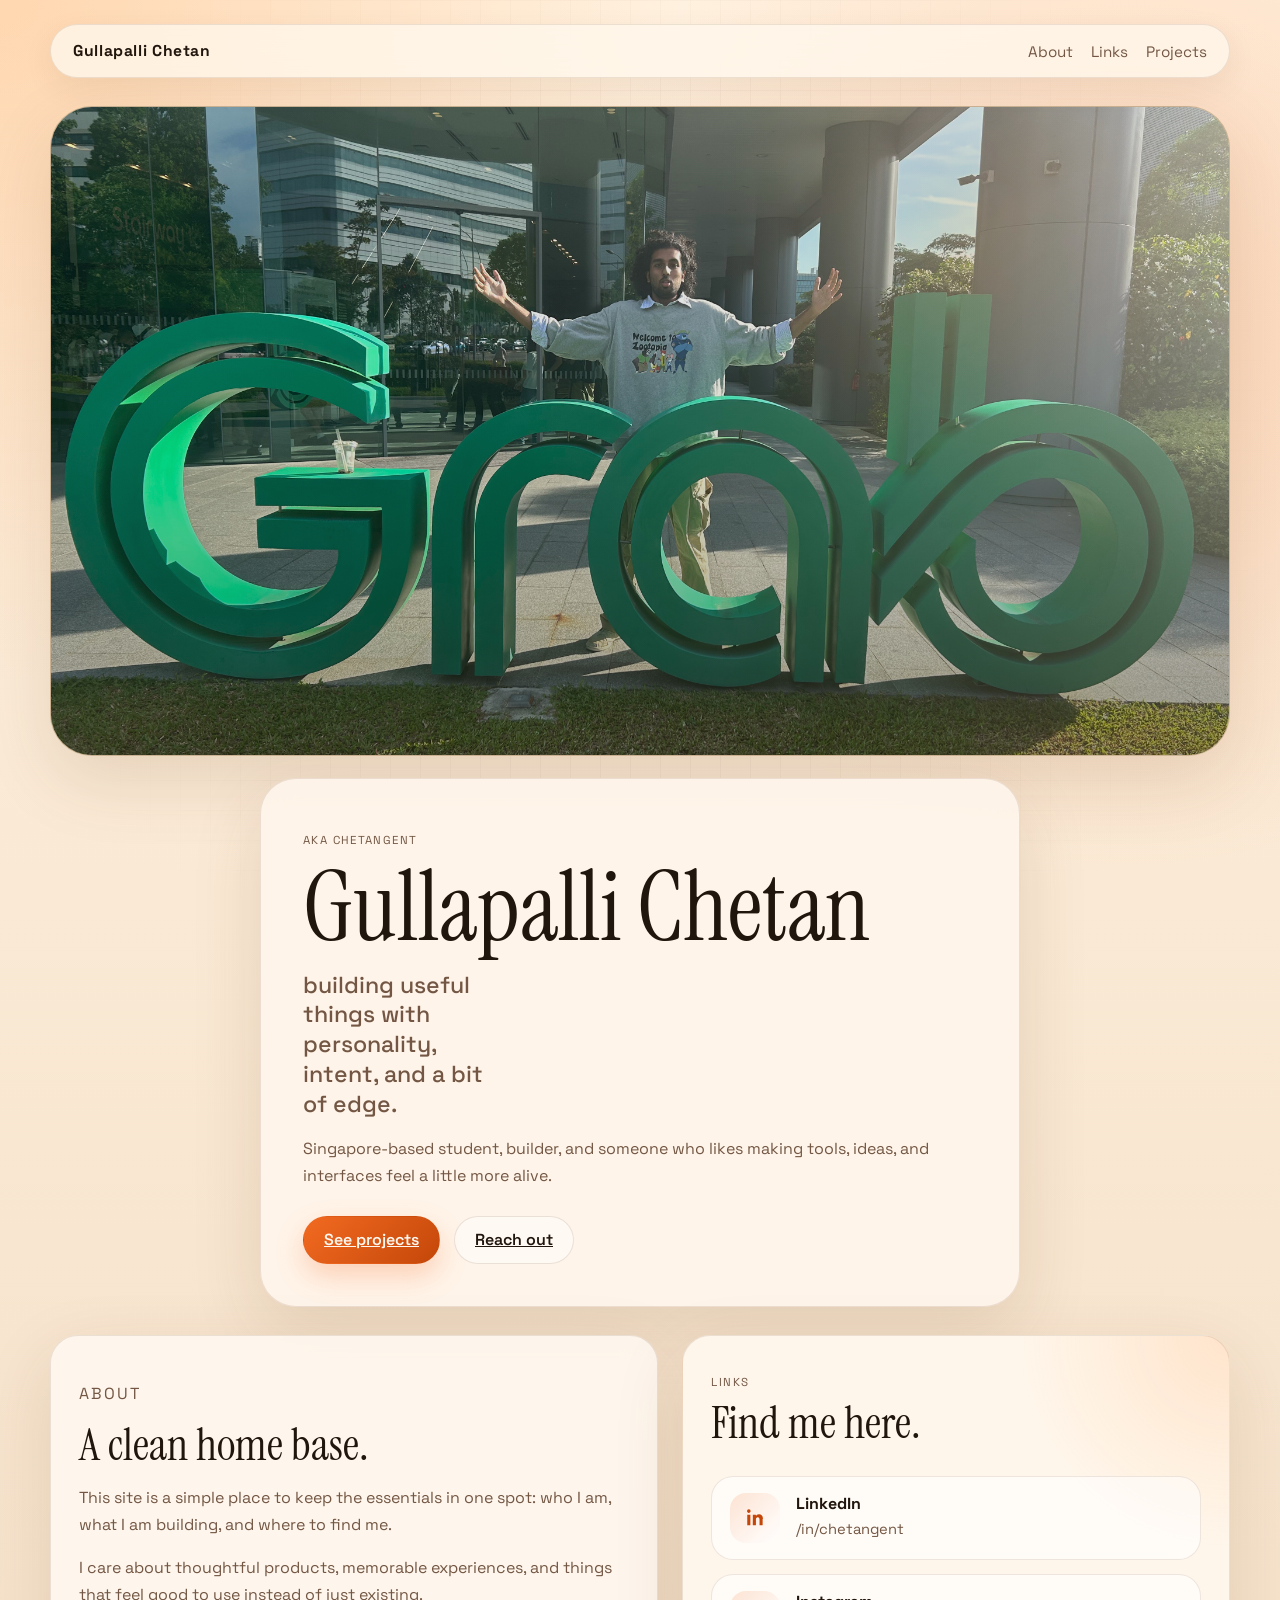
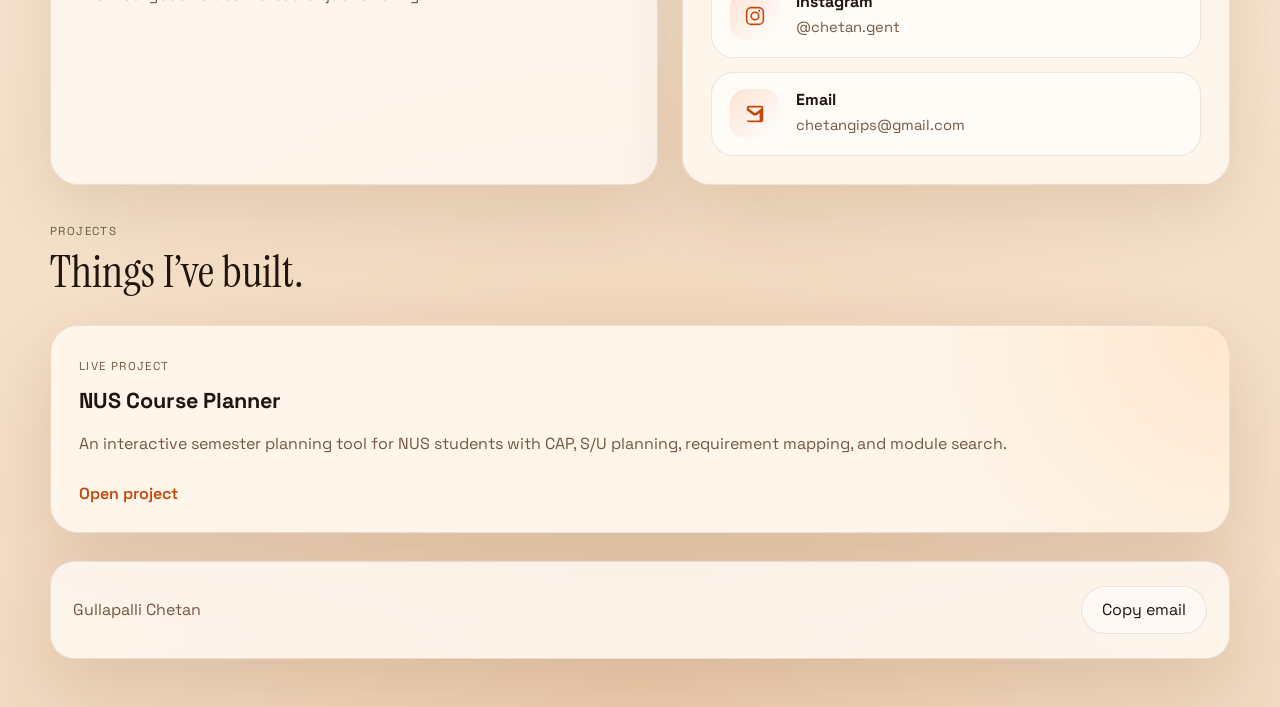
==== commit 3b5bd9e3: "Clean up projects section and reveal full hero image" ====
--- a/index.html
+++ b/index.html
@@ -124,13 +124,6 @@
               <span class="project-link-text">Open project</span>
             </a>
 
-            <article class="project-card project-placeholder">
-              <span class="project-kicker">Next slot</span>
-              <h3>Add your next project here</h3>
-              <p>
-                This section is ready for more links whenever you want to add them.
-              </p>
-            </article>
           </div>
         </section>
       </main>
--- a/src/styles.css
+++ b/src/styles.css
@@ -150,11 +150,11 @@
 
 .hero-intro-card {
   position: relative;
-  width: min(720px, calc(100% - 44px));
-  margin: -120px auto 0;
+  width: min(760px, 100%);
+  margin: 22px auto 0;
   padding: clamp(26px, 4vw, 42px);
   border-radius: var(--radius-xl);
-  background: rgba(255, 246, 236, 0.86);
+  background: rgba(255, 246, 236, 0.9);
 }
 
 .eyebrow,
@@ -328,7 +328,7 @@
 
 .project-grid {
   display: grid;
-  grid-template-columns: minmax(0, 1.2fr) minmax(260px, 0.8fr);
+  grid-template-columns: minmax(0, 1fr);
   gap: 24px;
 }
 
@@ -431,8 +431,8 @@
   }
 
   .hero-intro-card {
-    width: min(100% - 18px, 100%);
-    margin-top: -80px;
+    width: 100%;
+    margin-top: 18px;
     border-radius: 28px;
   }
 
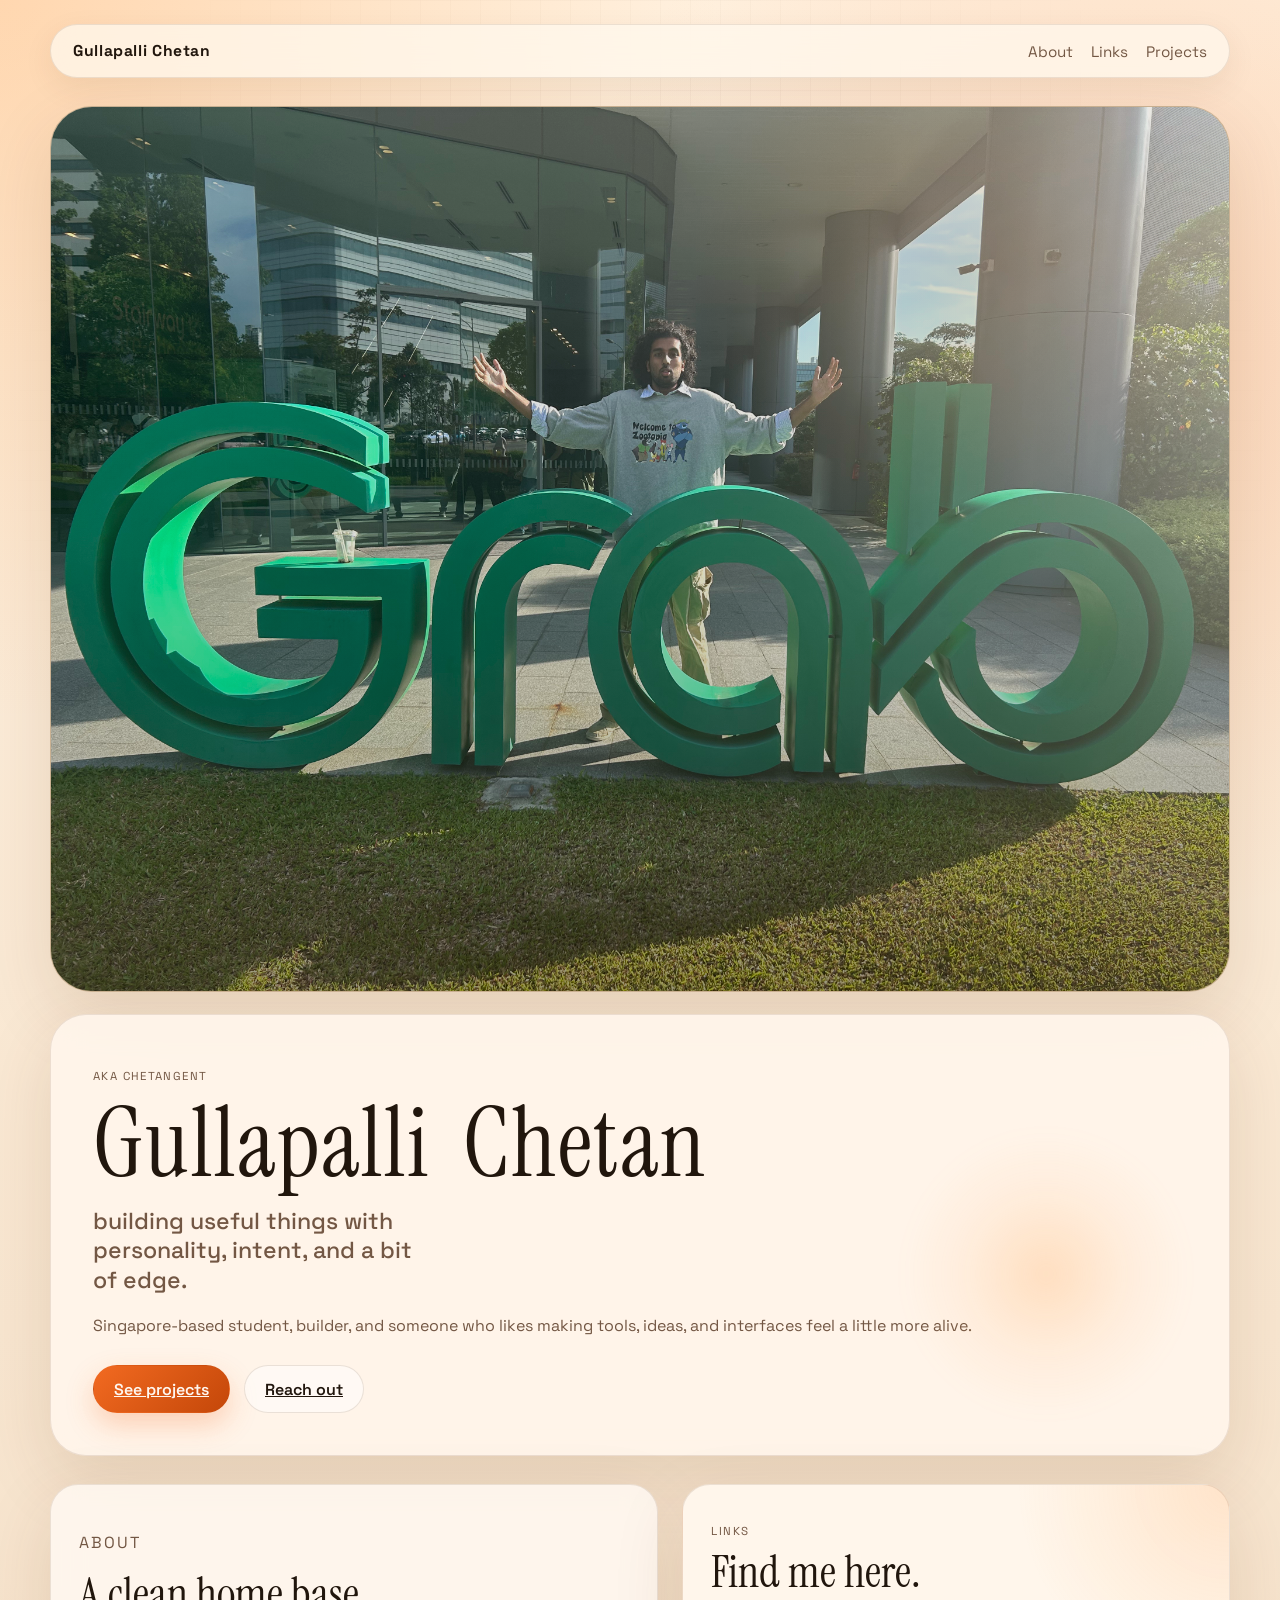
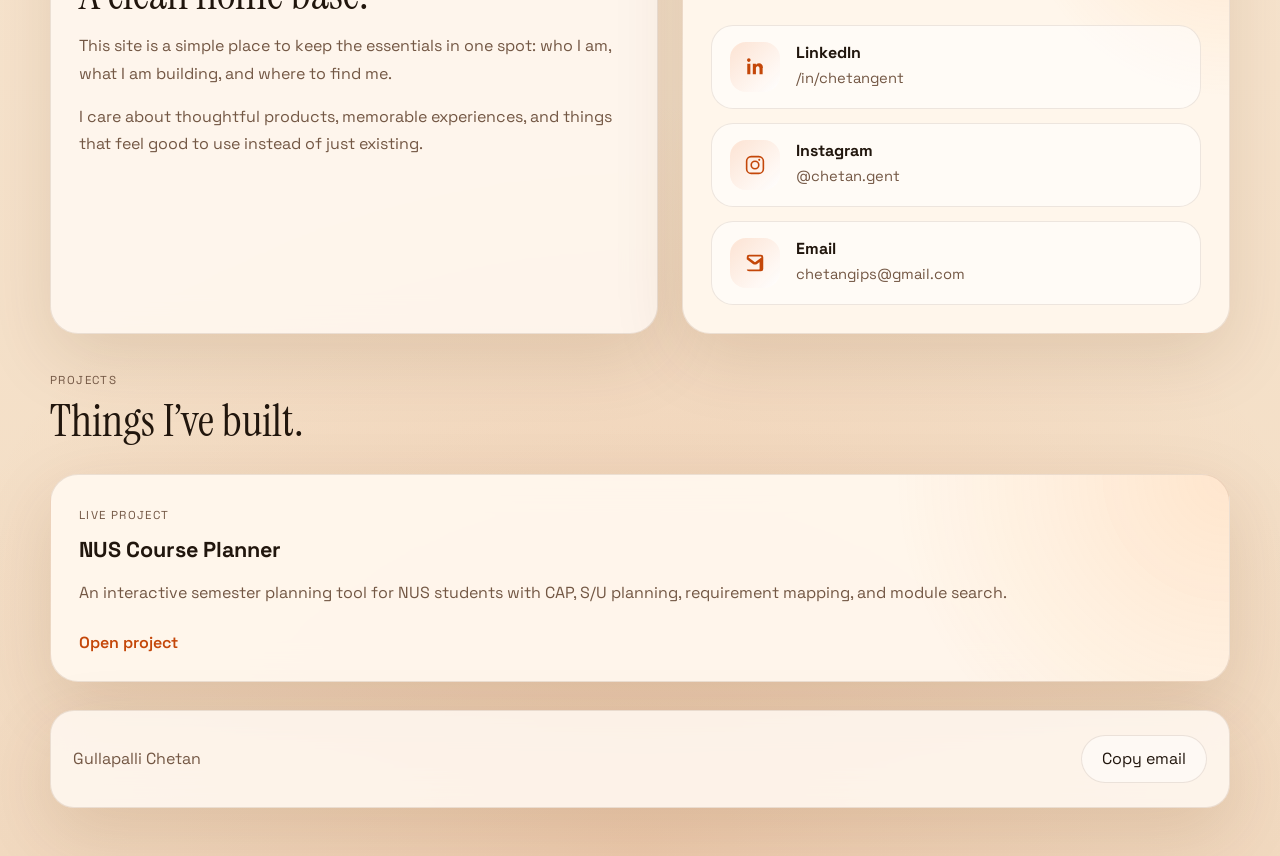
==== commit 08d8853e: "Polish hero text layout and add name wave hover effect" ====
--- a/index.html
+++ b/index.html
@@ -37,7 +37,7 @@
           <div class="hero-intro-card">
             <p class="eyebrow">aka chetangent</p>
             <h1>
-              Gullapalli Chetan
+              <span class="interactive-name">Gullapalli Chetan</span>
               <span>building useful things with personality, intent, and a bit of edge.</span>
             </h1>
             <p class="hero-text">
--- a/src/styles.css
+++ b/src/styles.css
@@ -113,6 +113,20 @@
   margin-bottom: 28px;
 }
 
+.hero-stage::after {
+  content: "";
+  position: absolute;
+  right: 44px;
+  bottom: 42px;
+  width: min(32vw, 280px);
+  height: min(32vw, 280px);
+  border-radius: 50%;
+  background: radial-gradient(circle, rgba(255, 167, 84, 0.28) 0%, rgba(255, 167, 84, 0.08) 42%, transparent 72%);
+  filter: blur(10px);
+  pointer-events: none;
+  animation: driftGlow 9s ease-in-out infinite;
+}
+
 .hero-photo-card,
 .hero-intro-card,
 .card,
@@ -127,16 +141,17 @@
 .hero-photo-card {
   position: relative;
   overflow: hidden;
-  min-height: 72vh;
+  min-height: clamp(420px, 72vh, 860px);
   border-radius: 42px;
   background: #d9c2a3;
 }
 
 .hero-photo-card img {
   width: 100%;
-  height: 72vh;
+  height: auto;
+  min-height: clamp(420px, 72vh, 860px);
   object-fit: cover;
-  object-position: center 38%;
+  object-position: center 24%;
   filter: saturate(1.03) contrast(1.02);
 }
 
@@ -150,11 +165,12 @@
 
 .hero-intro-card {
   position: relative;
-  width: min(760px, 100%);
-  margin: 22px auto 0;
+  width: 100%;
+  margin: 22px 0 0;
   padding: clamp(26px, 4vw, 42px);
   border-radius: var(--radius-xl);
   background: rgba(255, 246, 236, 0.9);
+  animation: cardRise 700ms cubic-bezier(0.2, 0.8, 0.2, 1) both;
 }
 
 .eyebrow,
@@ -174,15 +190,45 @@
   font-weight: 400;
 }
 
-.hero-intro-card h1 span {
+.hero-intro-card h1 > span:last-child {
   display: block;
   margin-top: 18px;
-  max-width: 13ch;
+  max-width: 22ch;
   font-family: "Space Grotesk", sans-serif;
   font-size: clamp(1.02rem, 2.1vw, 1.45rem);
   line-height: 1.28;
   font-weight: 500;
   color: var(--muted);
+}
+
+.hero-intro-card h1 .interactive-name {
+  display: inline-flex;
+  flex-wrap: wrap;
+  align-items: baseline;
+  gap: 0.02em;
+  margin-top: 0;
+  max-width: none;
+  font-family: inherit;
+  font-size: inherit;
+  line-height: inherit;
+  font-weight: inherit;
+  color: inherit;
+}
+
+.interactive-name .name-wave-letter {
+  display: inline-block;
+  min-width: 0.18em;
+  transition: transform 260ms cubic-bezier(0.2, 0.8, 0.2, 1);
+  transition-delay: calc(var(--letter-index) * 24ms);
+}
+
+.interactive-name:hover .name-wave-letter,
+.interactive-name:focus-visible .name-wave-letter {
+  transform: translateY(-0.16em);
+}
+
+.interactive-name .name-wave-space {
+  width: 0.32em;
 }
 
 .hero-text,
@@ -215,6 +261,10 @@
   transition: transform 180ms ease, background 180ms ease, color 180ms ease, border-color 180ms ease, box-shadow 180ms ease;
 }
 
+.button-primary:hover {
+  box-shadow: 0 16px 32px rgba(242, 106, 33, 0.3);
+}
+
 .button-primary {
   background: linear-gradient(135deg, var(--accent), var(--accent-deep));
   color: #fff7f0;
@@ -368,6 +418,18 @@
   background: rgba(255, 252, 247, 0.72);
 }
 
+.reveal {
+  opacity: 0;
+  transform: translateY(24px);
+  transition: opacity 700ms ease, transform 700ms cubic-bezier(0.2, 0.8, 0.2, 1);
+  transition-delay: var(--reveal-delay, 0ms);
+}
+
+.reveal.is-visible {
+  opacity: 1;
+  transform: translateY(0);
+}
+
 .footer {
   display: flex;
   align-items: center;
@@ -389,6 +451,29 @@
   border-color: rgba(196, 71, 9, 0.24);
 }
 
+@keyframes cardRise {
+  from {
+    opacity: 0;
+    transform: translateY(28px) scale(0.985);
+  }
+
+  to {
+    opacity: 1;
+    transform: translateY(0) scale(1);
+  }
+}
+
+@keyframes driftGlow {
+  0%,
+  100% {
+    transform: translate3d(0, 0, 0) scale(1);
+  }
+
+  50% {
+    transform: translate3d(-14px, 10px, 0) scale(1.06);
+  }
+}
+
 @media (max-width: 980px) {
   .content-grid,
   .project-grid {
@@ -404,8 +489,18 @@
 
   .hero-photo-card,
   .hero-photo-card img {
-    min-height: 58vh;
-    height: 58vh;
+    min-height: clamp(360px, 58vh, 620px);
+  }
+
+  .hero-photo-card img {
+    object-position: center 20%;
+  }
+
+  .hero-stage::after {
+    right: 26px;
+    bottom: 28px;
+    width: 220px;
+    height: 220px;
   }
 }
 
@@ -422,12 +517,20 @@
   }
 
   .hero-photo-card {
-    min-height: 50vh;
+    min-height: clamp(300px, 44vh, 420px);
     border-radius: 30px;
   }
 
   .hero-photo-card img {
-    height: 50vh;
+    min-height: clamp(300px, 44vh, 420px);
+    object-position: center 18%;
+  }
+
+  .hero-stage::after {
+    right: 18px;
+    bottom: 18px;
+    width: 140px;
+    height: 140px;
   }
 
   .hero-intro-card {
@@ -450,3 +553,21 @@
     padding: 14px 16px;
   }
 }
+
+@media (prefers-reduced-motion: reduce) {
+  html {
+    scroll-behavior: auto;
+  }
+
+  .hero-stage::after,
+  .hero-intro-card,
+  .reveal {
+    animation: none;
+    transition: none;
+  }
+
+  .reveal {
+    opacity: 1;
+    transform: none;
+  }
+}
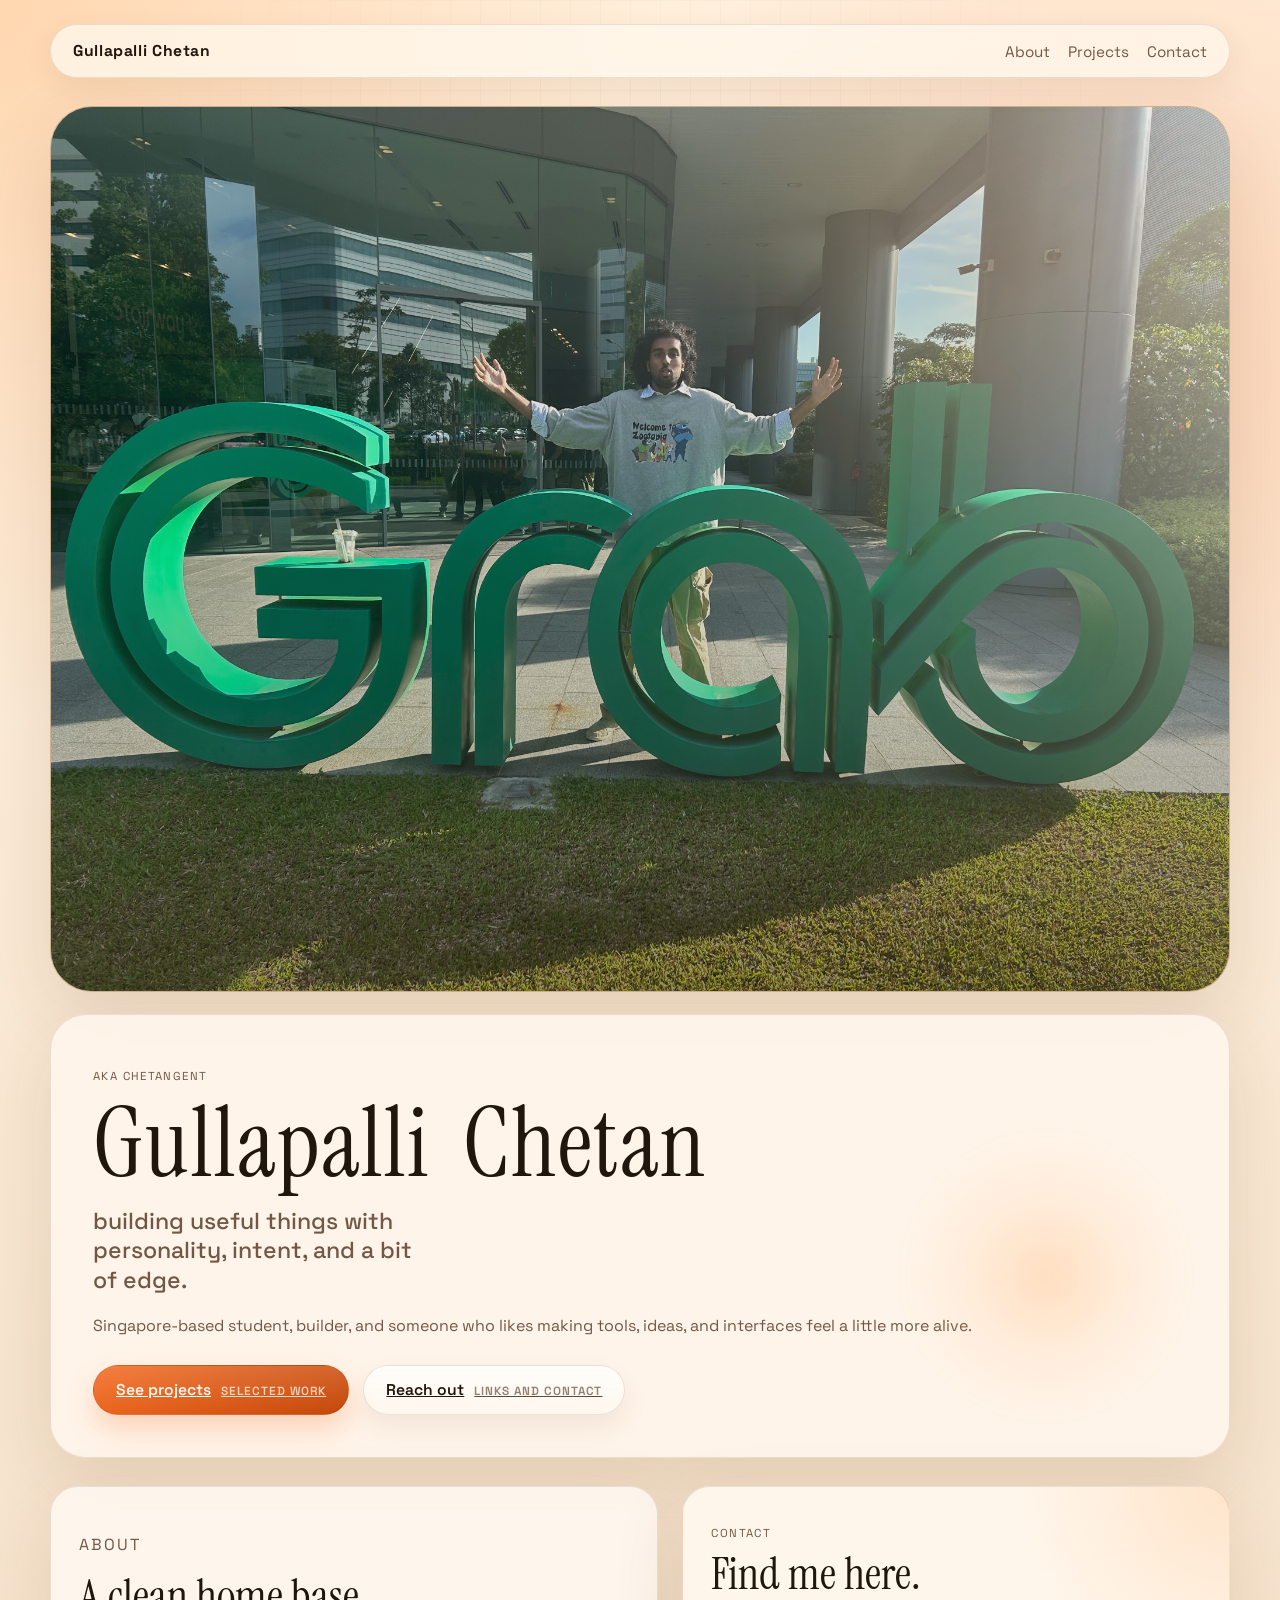
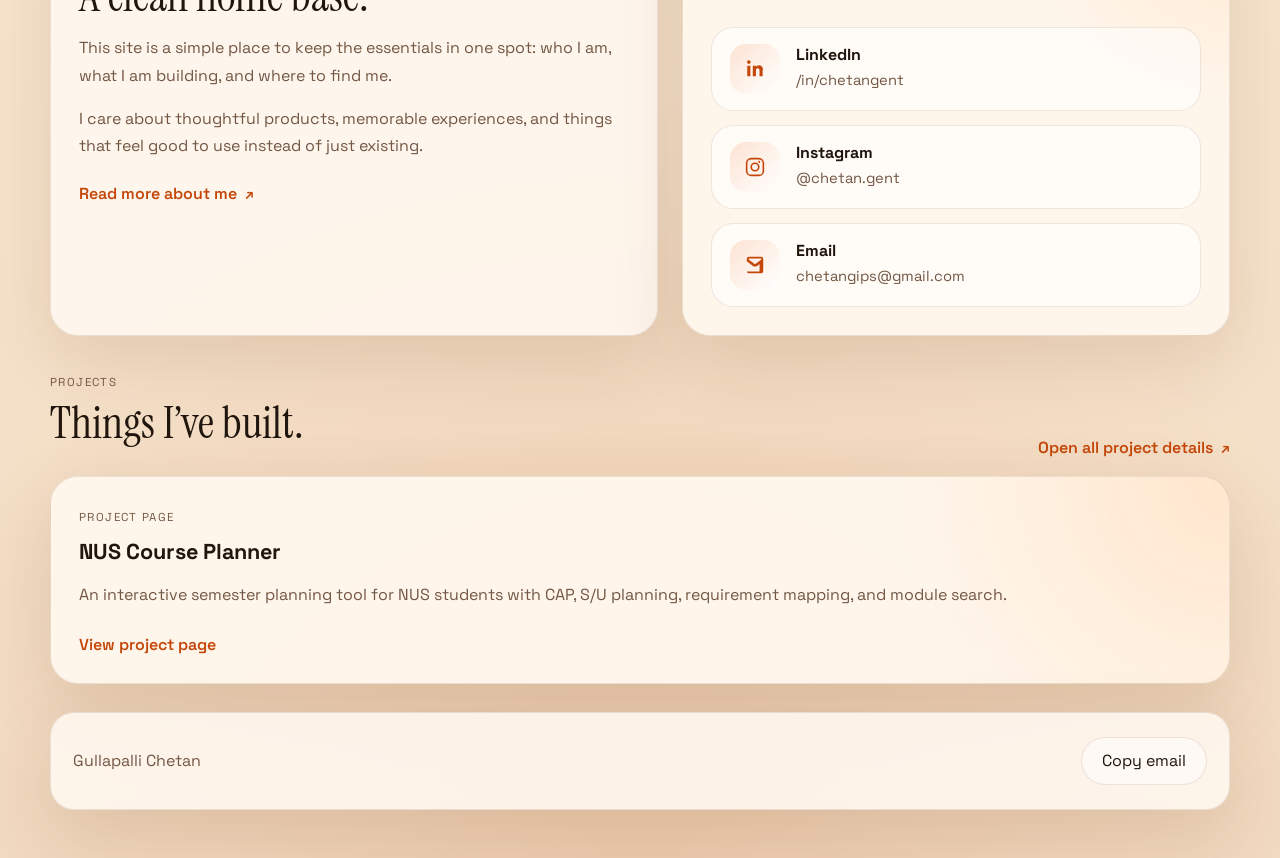
==== commit d1f50b30: "Turn personal site into multipage static site" ====
--- a/index.html
+++ b/index.html
@@ -19,11 +19,11 @@
   <body>
     <div class="site-shell">
       <header class="topbar">
-        <a class="wordmark" href="#home">Gullapalli Chetan</a>
+        <a class="wordmark" href="./">Gullapalli Chetan</a>
         <nav class="topnav" aria-label="Primary">
-          <a href="#about">About</a>
-          <a href="#links">Links</a>
-          <a href="#projects">Projects</a>
+          <a href="./about/">About</a>
+          <a href="./projects/">Projects</a>
+          <a href="./contact/">Contact</a>
         </nav>
       </header>
 
@@ -45,8 +45,14 @@
               ideas, and interfaces feel a little more alive.
             </p>
             <div class="hero-actions">
-              <a class="button button-primary" href="#projects">See projects</a>
-              <a class="button button-secondary" href="#links">Reach out</a>
+              <a class="button button-primary" href="./projects/">
+                <span>See projects</span>
+                <small>selected work</small>
+              </a>
+              <a class="button button-secondary" href="./contact/">
+                <span>Reach out</span>
+                <small>links and contact</small>
+              </a>
             </div>
           </div>
         </section>
@@ -63,12 +69,13 @@
               I care about thoughtful products, memorable experiences, and things
               that feel good to use instead of just existing.
             </p>
+            <a class="inline-link" href="./about/">Read more about me</a>
           </article>
 
           <section class="card links-panel" id="links">
             <div class="section-heading compact-heading">
               <div>
-                <p class="section-tag">Links</p>
+                <p class="section-tag">Contact</p>
                 <h2>Find me here.</h2>
               </div>
             </div>
@@ -112,16 +119,17 @@
               <p class="section-tag">Projects</p>
               <h2>Things I’ve built.</h2>
             </div>
+            <a class="inline-link" href="./projects/">Open all project details</a>
           </div>
           <div class="project-grid">
-            <a class="project-card featured-project" href="https://chetangent.github.io/NUSCoursePlanner/" target="_blank" rel="noreferrer">
-              <span class="project-kicker">Live project</span>
+            <a class="project-card featured-project" href="./projects/">
+              <span class="project-kicker">Project page</span>
               <h3>NUS Course Planner</h3>
               <p>
                 An interactive semester planning tool for NUS students with CAP,
                 S/U planning, requirement mapping, and module search.
               </p>
-              <span class="project-link-text">Open project</span>
+              <span class="project-link-text">View project page</span>
             </a>
 
           </div>
--- a/src/styles.css
+++ b/src/styles.css
@@ -218,13 +218,9 @@
 .interactive-name .name-wave-letter {
   display: inline-block;
   min-width: 0.18em;
-  transition: transform 260ms cubic-bezier(0.2, 0.8, 0.2, 1);
-  transition-delay: calc(var(--letter-index) * 24ms);
-}
-
-.interactive-name:hover .name-wave-letter,
-.interactive-name:focus-visible .name-wave-letter {
-  transform: translateY(-0.16em);
+  transform: translateY(calc(var(--lift, 0) * -0.18em));
+  transition: transform 180ms cubic-bezier(0.2, 0.8, 0.2, 1);
+  will-change: transform;
 }
 
 .interactive-name .name-wave-space {
@@ -256,25 +252,53 @@
   min-height: 48px;
   padding: 0 20px;
   border-radius: 999px;
-  border: 1px solid transparent;
+  border: 1px solid rgba(82, 43, 10, 0.08);
   font-weight: 600;
   transition: transform 180ms ease, background 180ms ease, color 180ms ease, border-color 180ms ease, box-shadow 180ms ease;
 }
 
 .button-primary:hover {
-  box-shadow: 0 16px 32px rgba(242, 106, 33, 0.3);
+  box-shadow: 0 18px 34px rgba(242, 106, 33, 0.28);
 }
 
 .button-primary {
-  background: linear-gradient(135deg, var(--accent), var(--accent-deep));
+  gap: 10px;
+  padding: 14px 22px;
+  background:
+    linear-gradient(180deg, rgba(255, 255, 255, 0.14), rgba(255, 255, 255, 0)),
+    linear-gradient(135deg, var(--accent), var(--accent-deep));
   color: #fff7f0;
-  box-shadow: 0 12px 28px rgba(242, 106, 33, 0.26);
+  box-shadow: 0 14px 28px rgba(242, 106, 33, 0.24);
 }
 
 .button-secondary {
+  gap: 10px;
+  padding: 14px 22px;
   border-color: rgba(82, 43, 10, 0.12);
-  background: rgba(255, 255, 255, 0.5);
+  background:
+    linear-gradient(180deg, rgba(255, 255, 255, 0.76), rgba(255, 250, 243, 0.54));
   color: var(--text);
+  box-shadow: 0 12px 26px rgba(89, 45, 8, 0.08);
+}
+
+.button span,
+.button small {
+  display: block;
+}
+
+.button span {
+  font-size: 0.98rem;
+}
+
+.button small {
+  font-size: 0.74rem;
+  letter-spacing: 0.08em;
+  text-transform: uppercase;
+  opacity: 0.76;
+}
+
+.button-secondary small {
+  color: var(--muted);
 }
 
 .content-grid {
@@ -364,6 +388,21 @@
   font-size: 0.92rem;
 }
 
+.inline-link {
+  display: inline-flex;
+  align-items: center;
+  gap: 8px;
+  margin-top: 8px;
+  color: var(--accent-deep);
+  font-weight: 600;
+  text-decoration: none;
+}
+
+.inline-link::after {
+  content: "↗";
+  font-size: 0.9em;
+}
+
 .projects-section {
   margin-bottom: 28px;
 }
@@ -418,6 +457,90 @@
   background: rgba(255, 252, 247, 0.72);
 }
 
+.page-hero {
+  padding: clamp(28px, 4vw, 44px);
+}
+
+.page-hero-copy {
+  max-width: 720px;
+}
+
+.page-hero-copy h1 {
+  margin: 12px 0 14px;
+  font-family: "Instrument Serif", serif;
+  font-size: clamp(2.7rem, 6vw, 4.8rem);
+  line-height: 0.95;
+  font-weight: 400;
+}
+
+.page-hero-copy p {
+  margin: 0;
+  color: var(--muted);
+  line-height: 1.7;
+}
+
+.page-layout {
+  display: grid;
+  gap: 24px;
+}
+
+.page-grid {
+  display: grid;
+  grid-template-columns: minmax(0, 1.05fr) minmax(300px, 0.95fr);
+  gap: 24px;
+}
+
+.page-card {
+  border-radius: var(--radius-lg);
+  padding: 28px;
+}
+
+.page-card h2,
+.page-card h3 {
+  margin: 10px 0 14px;
+  font-family: "Instrument Serif", serif;
+  font-weight: 400;
+}
+
+.page-card p,
+.page-card li {
+  color: var(--muted);
+  line-height: 1.7;
+}
+
+.page-card ul {
+  margin: 0;
+  padding-left: 18px;
+}
+
+.stack-list {
+  display: grid;
+  gap: 16px;
+}
+
+.stack-card {
+  border-radius: 22px;
+  border: 1px solid rgba(82, 43, 10, 0.1);
+  background: rgba(255, 255, 255, 0.56);
+  padding: 20px;
+}
+
+.stack-card h3,
+.stack-card p {
+  margin: 0;
+}
+
+.stack-card p {
+  margin-top: 10px;
+}
+
+.page-actions {
+  display: flex;
+  flex-wrap: wrap;
+  gap: 14px;
+  margin-top: 24px;
+}
+
 .reveal {
   opacity: 0;
   transform: translateY(24px);
@@ -476,7 +599,8 @@
 
 @media (max-width: 980px) {
   .content-grid,
-  .project-grid {
+  .project-grid,
+  .page-grid {
     grid-template-columns: 1fr;
   }
 
@@ -543,8 +667,14 @@
     font-size: clamp(2.8rem, 15vw, 4.4rem);
   }
 
+  .button {
+    width: 100%;
+    justify-content: space-between;
+  }
+
   .card,
-  .project-card {
+  .project-card,
+  .page-card {
     padding: 22px;
     border-radius: 24px;
   }
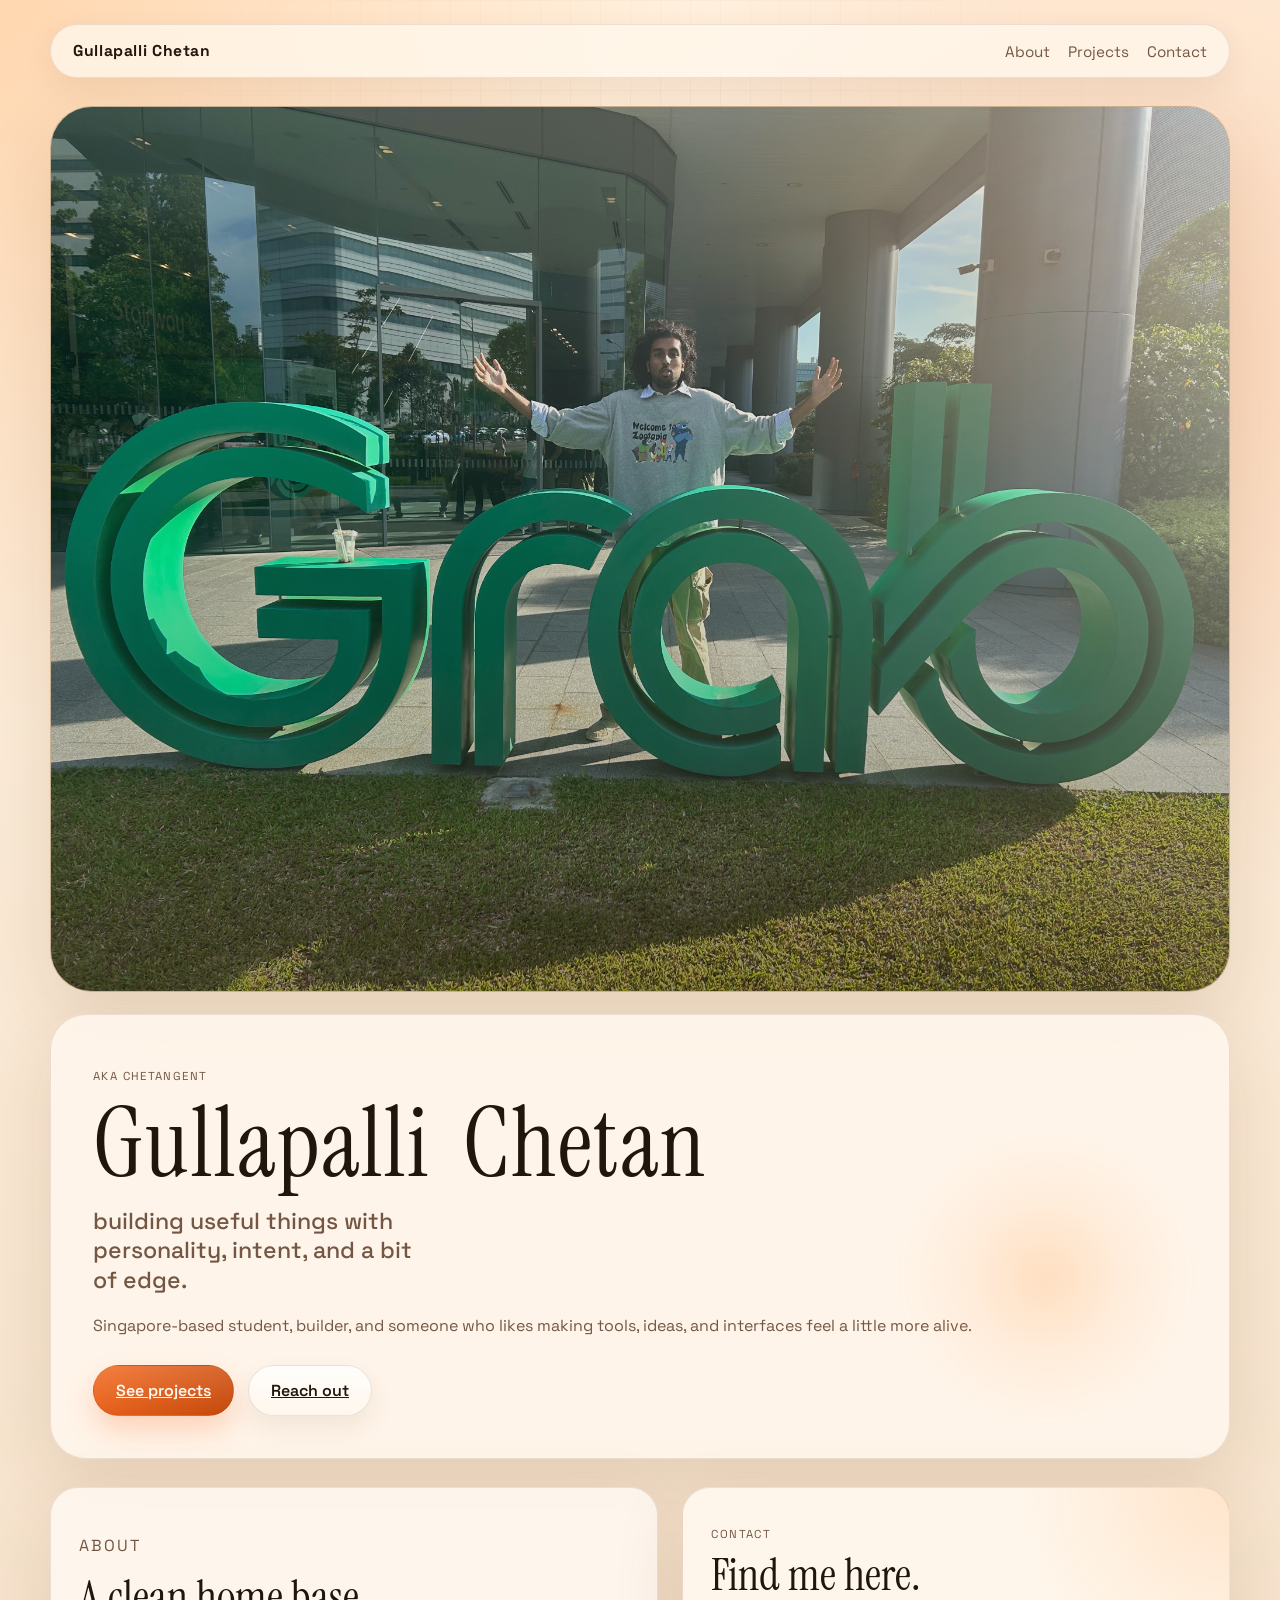
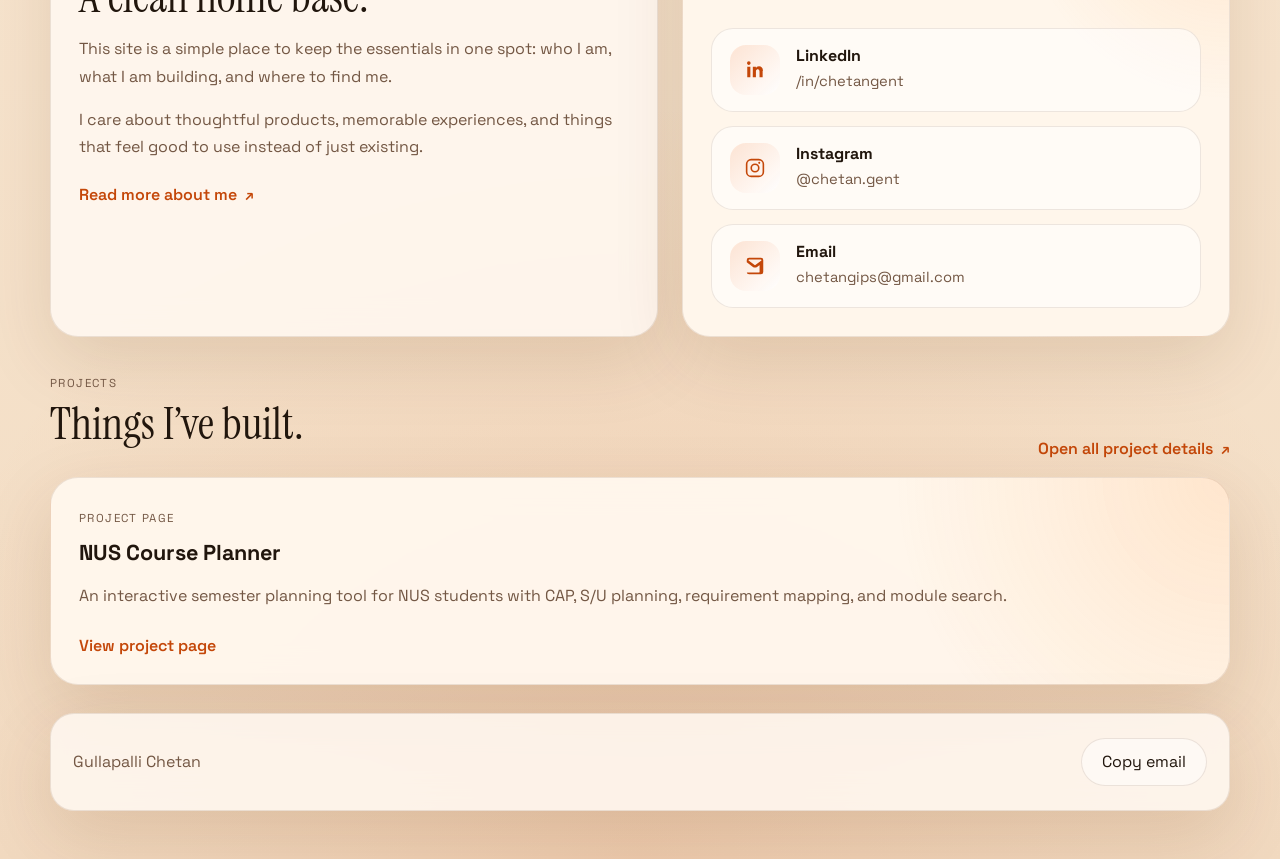
==== commit 97392852: "Simplify personal site CTA button labels" ====
--- a/index.html
+++ b/index.html
@@ -45,14 +45,8 @@
               ideas, and interfaces feel a little more alive.
             </p>
             <div class="hero-actions">
-              <a class="button button-primary" href="./projects/">
-                <span>See projects</span>
-                <small>selected work</small>
-              </a>
-              <a class="button button-secondary" href="./contact/">
-                <span>Reach out</span>
-                <small>links and contact</small>
-              </a>
+              <a class="button button-primary" href="./projects/">See projects</a>
+              <a class="button button-secondary" href="./contact/">Reach out</a>
             </div>
           </div>
         </section>
--- a/src/styles.css
+++ b/src/styles.css
@@ -262,7 +262,6 @@
 }
 
 .button-primary {
-  gap: 10px;
   padding: 14px 22px;
   background:
     linear-gradient(180deg, rgba(255, 255, 255, 0.14), rgba(255, 255, 255, 0)),
@@ -272,33 +271,12 @@
 }
 
 .button-secondary {
-  gap: 10px;
   padding: 14px 22px;
   border-color: rgba(82, 43, 10, 0.12);
   background:
     linear-gradient(180deg, rgba(255, 255, 255, 0.76), rgba(255, 250, 243, 0.54));
   color: var(--text);
   box-shadow: 0 12px 26px rgba(89, 45, 8, 0.08);
-}
-
-.button span,
-.button small {
-  display: block;
-}
-
-.button span {
-  font-size: 0.98rem;
-}
-
-.button small {
-  font-size: 0.74rem;
-  letter-spacing: 0.08em;
-  text-transform: uppercase;
-  opacity: 0.76;
-}
-
-.button-secondary small {
-  color: var(--muted);
 }
 
 .content-grid {
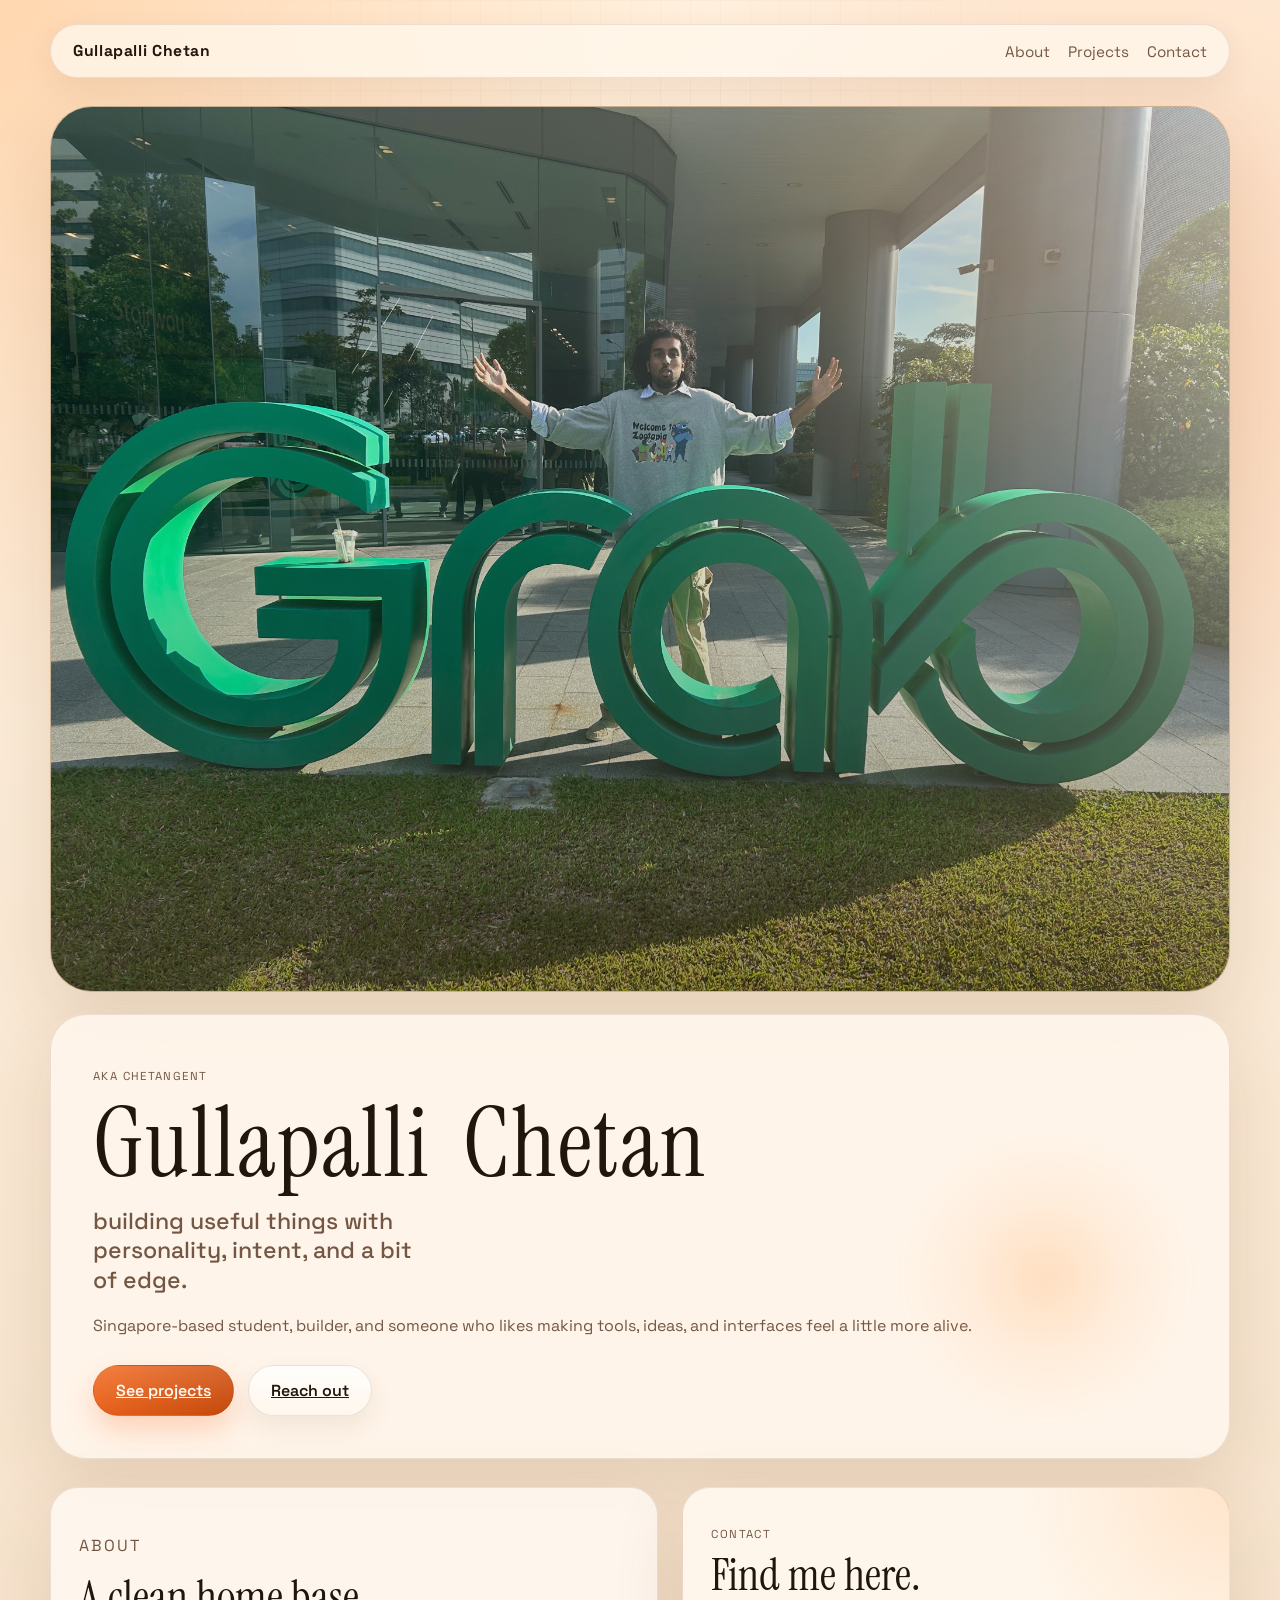
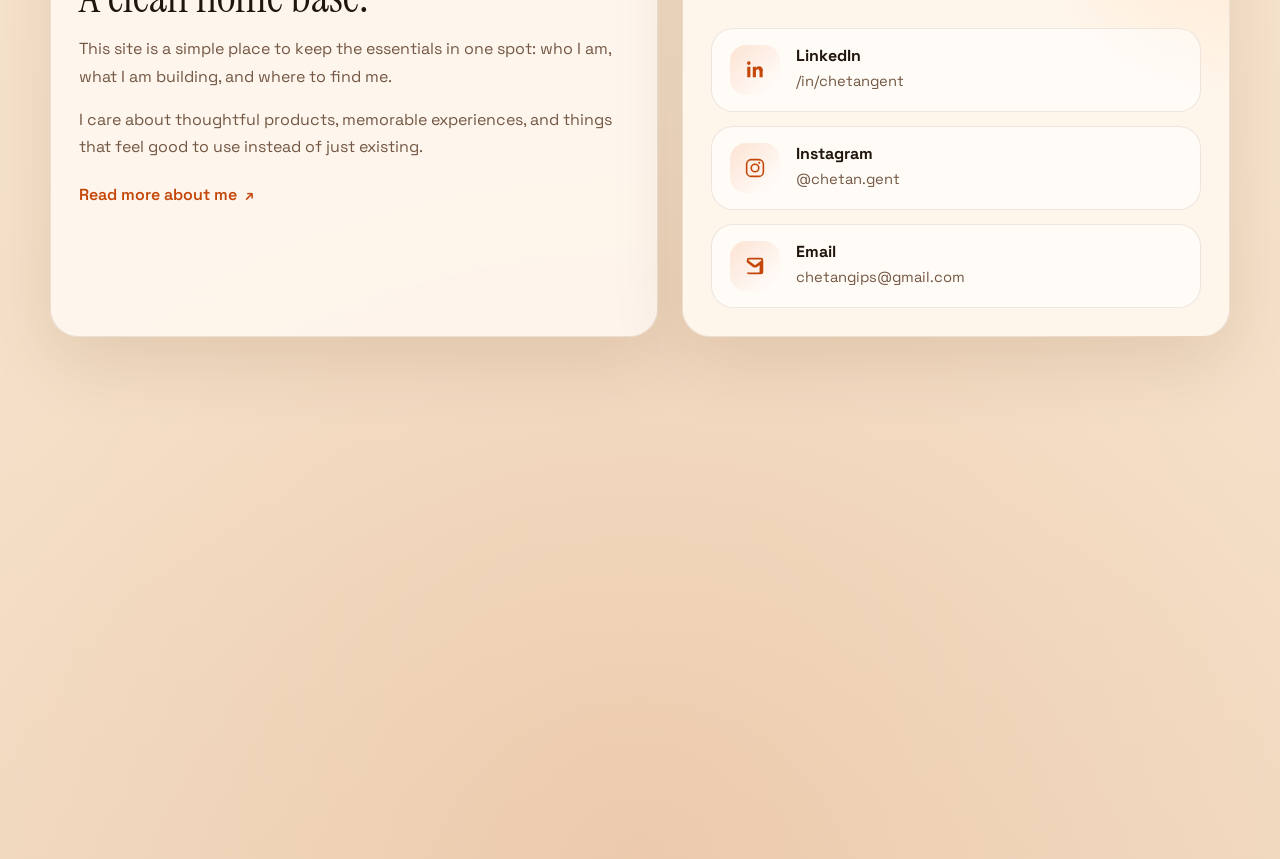
==== commit ec8946db: "Simplify footer with cleaner closing line" ====
--- a/index.html
+++ b/index.html
@@ -6,8 +6,26 @@
     <title>Gullapalli Chetan</title>
     <meta
       name="description"
-      content="Personal website of Gullapalli Chetan, also known as chetangent. Projects, links, and a clean digital home."
+      content="Personal website of Gullapalli Chetan, also known as chetangent. Singapore-based builder sharing projects, background, and contact details."
     />
+    <meta name="robots" content="index, follow" />
+    <link rel="canonical" href="https://chetangent.com/" />
+    <meta property="og:type" content="website" />
+    <meta property="og:title" content="Gullapalli Chetan" />
+    <meta
+      property="og:description"
+      content="Singapore-based builder sharing projects, background, and contact details."
+    />
+    <meta property="og:url" content="https://chetangent.com/" />
+    <meta property="og:site_name" content="Gullapalli Chetan" />
+    <meta property="og:image" content="https://chetangent.com/assets/hero-grab.jpg" />
+    <meta name="twitter:card" content="summary_large_image" />
+    <meta name="twitter:title" content="Gullapalli Chetan" />
+    <meta
+      name="twitter:description"
+      content="Singapore-based builder sharing projects, background, and contact details."
+    />
+    <meta name="twitter:image" content="https://chetangent.com/assets/hero-grab.jpg" />
     <link rel="preconnect" href="https://fonts.googleapis.com" />
     <link rel="preconnect" href="https://fonts.gstatic.com" crossorigin />
     <link
@@ -15,6 +33,24 @@
       rel="stylesheet"
     />
     <link rel="stylesheet" href="./src/styles.css" />
+    <script type="application/ld+json">
+      {
+        "@context": "https://schema.org",
+        "@type": "Person",
+        "name": "Gullapalli Chetan",
+        "alternateName": "chetangent",
+        "url": "https://chetangent.com/",
+        "image": "https://chetangent.com/assets/hero-grab.jpg",
+        "email": "mailto:chetangips@gmail.com",
+        "sameAs": [
+          "https://www.linkedin.com/in/chetangent/",
+          "https://instagram.com/chetan.gent",
+          "https://github.com/chetangent"
+        ],
+        "jobTitle": "Student and Builder",
+        "description": "Singapore-based student and builder sharing projects, background, and contact details."
+      }
+    </script>
   </head>
   <body>
     <div class="site-shell">
@@ -132,7 +168,7 @@
 
       <footer class="footer">
         <p>Gullapalli Chetan</p>
-        <button class="footer-link" id="copy-email" type="button">Copy email</button>
+        <p class="footer-note">Based in Singapore</p>
       </footer>
     </div>
 
--- a/src/styles.css
+++ b/src/styles.css
@@ -547,9 +547,9 @@
   font: inherit;
 }
 
-.footer-link.copied {
-  background: rgba(242, 106, 33, 0.12);
-  border-color: rgba(196, 71, 9, 0.24);
+.footer-note {
+  margin: 0;
+  color: var(--muted);
 }
 
 @keyframes cardRise {
